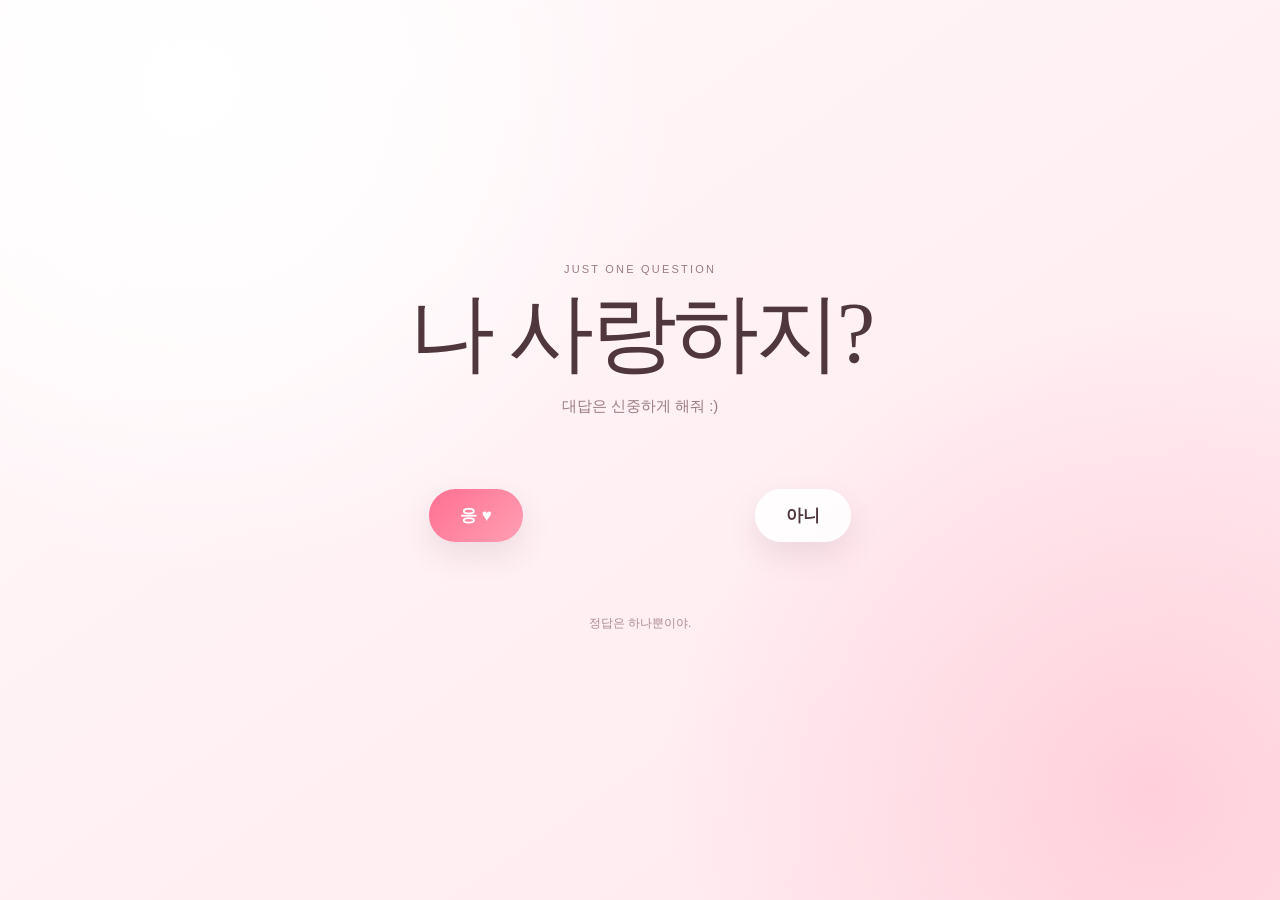
==== love-letter/index.html @ 49e03a28 "Publish love letter site" ====
<!doctype html>
<html lang="ko">
<head>
<meta charset="utf-8">
<meta name="viewport" content="width=device-width,initial-scale=1,viewport-fit=cover">
<meta name="theme-color" content="#fff5f7">
<title>너에게 ♥</title>
<style>
:root{--pink:#ff6f91;--pink2:#ff9fb3;--ink:#50363d;--muted:#9c7b84;--paper:#fffdf9}*{box-sizing:border-box;-webkit-tap-highlight-color:transparent}html,body{margin:0;width:100%;height:100%;overflow:hidden}body{font-family:-apple-system,BlinkMacSystemFont,"Apple SD Gothic Neo","Noto Sans KR",sans-serif;color:var(--ink);background:radial-gradient(circle at 15% 10%,#fff 0,rgba(255,255,255,.7) 18%,transparent 36%),radial-gradient(circle at 90% 88%,rgba(255,160,183,.35),transparent 35%),linear-gradient(145deg,#fff9fa,#ffe8ee)}button{font:inherit}.app{position:relative;width:100%;height:100dvh}.hearts{position:fixed;inset:0;overflow:hidden;pointer-events:none;z-index:-1}.fh{position:absolute;bottom:-50px;color:rgba(255,111,145,.18);animation:up linear infinite}@keyframes up{0%{transform:translateY(0) rotate(0);opacity:0}12%{opacity:1}100%{transform:translateY(-120vh) rotate(35deg);opacity:0}}.page{position:absolute;inset:0;padding:22px;display:flex;align-items:center;justify-content:center;opacity:0;pointer-events:none;transform:translateX(36px) scale(.985);transition:.55s ease}.page.active{opacity:1;pointer-events:auto;transform:none}.page.exit{opacity:0;transform:translateX(-36px) scale(.985)}.shell{width:min(920px,100%);max-height:88dvh;overflow:auto;padding:8px 6px 40px}.center{text-align:center}.eyebrow{font-size:11px;letter-spacing:.2em;color:var(--muted);margin-bottom:15px}h1,h2,h3{font-family:Georgia,"Times New Roman",serif;font-weight:500}h1{font-size:clamp(44px,11vw,86px);line-height:1.02;margin:0;letter-spacing:-.045em}h2{font-size:clamp(34px,7vw,58px);margin:0 0 10px;letter-spacing:-.035em}.sub{color:var(--muted);font-size:15px;line-height:1.75}.question{width:min(720px,100%);text-align:center}.zone{position:relative;width:min(470px,92vw);height:190px;margin:28px auto 0}.choice{position:absolute;top:42px;border:0;border-radius:999px;padding:15px 31px;font-weight:800;font-size:17px;cursor:pointer;box-shadow:0 13px 30px rgba(116,66,80,.12)}#yes{left:24px;background:linear-gradient(135deg,var(--pink),var(--pink2));color:#fff}#no{right:24px;background:rgba(255,255,255,.86);color:var(--ink);transition:.16s}.tease{position:absolute;bottom:5px;left:0;right:0;color:#ad8b94;font-size:12px}.card{width:min(730px,94vw);padding:clamp(34px,7vw,66px);border-radius:30px;background:rgba(255,255,255,.64);border:1px solid rgba(255,255,255,.82);backdrop-filter:blur(18px);box-shadow:0 26px 80px rgba(112,65,78,.15);text-align:center}.bigheart{font-size:54px;animation:beat 1.4s infinite;display:inline-block}@keyframes beat{50%{transform:scale(1.09)}}.card p{font-family:Georgia,"Nanum Myeongjo",serif;line-height:2;color:#72545c;font-size:clamp(17px,3.4vw,22px)}.grid{display:grid;grid-template-columns:repeat(2,1fr);gap:14px;margin-top:26px}.reason,.promise{background:rgba(255,255,255,.64);border:1px solid rgba(255,255,255,.82);border-radius:24px;padding:25px 22px;text-align:left;box-shadow:0 12px 35px rgba(112,65,78,.08)}.reason b{color:var(--pink);font-family:Georgia,serif;font-size:13px}.reason h3,.promise h3{font-size:22px;margin:8px 0}.reason p,.promise p{font-size:14px;line-height:1.7;color:#876a72;margin:0}.paper{position:relative;width:min(690px,94vw);height:min(74dvh,720px);overflow:auto;background:var(--paper);border-radius:12px;padding:clamp(30px,5.5vw,58px);box-shadow:0 26px 80px rgba(112,65,78,.16)}.paper:before{content:"";position:absolute;inset:16px;border:1px solid rgba(141,97,105,.12);border-radius:7px;pointer-events:none}.date{font-family:Georgia,serif;font-style:italic;color:#a4868d;font-size:14px;margin-bottom:18px}.letter{white-space:pre-wrap;font-family:Georgia,"Nanum Myeongjo",serif;line-height:2.05;font-size:clamp(16px,2.7vw,19px);color:#594249}.sig{text-align:right;margin-top:35px;font-family:Georgia,serif;font-style:italic;color:#8b6871}.music{position:fixed;left:50%;bottom:48px;transform:translateX(-50%);background:rgba(255,255,255,.9);border:1px solid rgba(255,111,145,.16);border-radius:999px;padding:9px 13px;box-shadow:0 8px 24px rgba(100,55,65,.10);font-size:12px;color:#896771;display:none;z-index:12}.music.show{display:block}.gallery{display:grid;grid-template-columns:repeat(3,1fr);gap:14px;margin-top:24px}.photo{aspect-ratio:4/5;border-radius:20px;overflow:hidden;background:rgba(255,255,255,.56);border:1px dashed rgba(142,90,102,.28);box-shadow:0 13px 35px rgba(110,67,78,.08);display:flex;align-items:center;justify-content:center;color:#ad8d95;font-size:13px;line-height:1.5}.photo:nth-child(2n){margin-top:20px}.photo span{text-align:center}.photo b{display:block;font-family:Georgia,serif;font-size:30px;color:#d98ea0;font-weight:400}.promises{display:grid;grid-template-columns:repeat(3,1fr);gap:14px;margin-top:26px}.promise{min-height:205px;display:flex;flex-direction:column;justify-content:space-between}.ico{font-size:30px}.finalq{font-family:Georgia,"Nanum Myeongjo",serif;font-size:clamp(31px,7vw,58px);line-height:1.3;margin:10px 0 26px}.finalbtn{border:0;border-radius:999px;padding:15px 30px;background:linear-gradient(135deg,var(--pink),var(--pink2));color:#fff;font-weight:800;font-size:17px;box-shadow:0 14px 34px rgba(255,111,145,.28)}.finalmsg{max-height:0;overflow:hidden;opacity:0;transition:.7s ease;margin-top:0;font-family:Georgia,"Nanum Myeongjo",serif;color:#76555e;line-height:1.9;font-size:18px}.finalmsg.show{max-height:260px;opacity:1;margin-top:28px}.share{display:none;margin:20px auto 0;border:1px solid rgba(255,111,145,.25);background:rgba(255,255,255,.74);color:#875f6a;border-radius:999px;padding:11px 17px;font-weight:700}.share.show{display:inline-block}.next{position:fixed;right:18px;top:50%;transform:translateY(-50%) scale(.88);width:58px;height:58px;border-radius:50%;border:1px solid rgba(255,111,145,.24);background:rgba(255,255,255,.72);backdrop-filter:blur(14px);color:var(--pink);font-size:26px;display:grid;place-items:center;box-shadow:0 12px 38px rgba(112,65,78,.15);opacity:0;pointer-events:none;transition:.35s;z-index:20}.next.show{opacity:1;pointer-events:auto;transform:translateY(-50%) scale(1)}.back{position:fixed;left:14px;top:18px;border:0;background:transparent;color:#af8a94;font-size:13px;opacity:0;pointer-events:none;z-index:20}.back.show{opacity:.9;pointer-events:auto}.progress{position:fixed;left:50%;bottom:max(14px,env(safe-area-inset-bottom));transform:translateX(-50%);display:flex;gap:7px;z-index:20;opacity:0}.progress.show{opacity:1}.dot{width:6px;height:6px;border-radius:50%;background:rgba(123,87,96,.18);transition:.3s}.dot.on{width:20px;border-radius:99px;background:rgba(255,111,145,.75)}.spotify{position:fixed;width:1px;height:1px;overflow:hidden;left:-9999px;top:-9999px}.burst{position:fixed;left:50%;top:50%;pointer-events:none;z-index:80}.burst i{position:absolute;font-style:normal;font-size:18px;animation:burst .9s ease-out forwards}@keyframes burst{to{transform:translate(var(--x),var(--y)) rotate(var(--rot));opacity:0}}#owner{display:none;position:fixed;left:12px;bottom:12px;z-index:99;width:min(410px,calc(100vw - 24px));max-height:70dvh;overflow:auto;padding:16px;background:rgba(48,34,39,.95);color:#fff;border-radius:17px}#owner.show{display:block}#owner label{display:block;font-size:11px;opacity:.7;margin:10px 0 5px}#owner input,#owner textarea{width:100%;border:0;border-radius:9px;padding:9px 10px;background:rgba(255,255,255,.11);color:#fff}#owner textarea{min-height:120px}.ownerbtn{display:none;position:fixed;left:12px;bottom:12px;z-index:98;border:0;border-radius:999px;padding:9px 12px;background:#36272c;color:#fff;font-size:11px}.owner-mode .ownerbtn{display:block}@media(max-width:700px){.grid{grid-template-columns:1fr}.gallery{grid-template-columns:repeat(2,1fr)}.promises{grid-template-columns:1fr}.promise{min-height:auto}.next{right:12px;width:52px;height:52px}.page{padding:18px}.photo:nth-child(2n){margin-top:10px}}
</style>
</head>
<body>
<div class="app">
<div class="hearts" id="hearts"></div>
<section class="page active" id="p1"><div class="question"><div class="eyebrow">JUST ONE QUESTION</div><h1>나 사랑하지?</h1><p class="sub">대답은 신중하게 해줘 :)</p><div class="zone" id="zone"><button class="choice" id="yes">응 ♥</button><button class="choice" id="no">아니</button><div class="tease" id="tease">정답은 하나뿐이야.</div></div></div></section>
<section class="page"><div class="card"><div class="bigheart">♥</div><div class="eyebrow">I KNEW IT</div><h2>역시 내 여자친구.</h2><p>사실 이 페이지를 만든 건<br>정답을 확인하려고 한 게 아니라,<br><b>너한테 하고 싶은 말이 있어서야.</b></p></div></section>
<section class="page"><div class="shell center"><div class="eyebrow">WHY I LOVE YOU</div><h2>내가 너를 좋아하는 이유.</h2><p class="sub">다 적으려면 너무 길어질 것 같아서, 일단 몇 개만.</p><div class="grid"><div class="reason"><b>01</b><h3>평범한 하루도 특별해져서</h3><p>별일 없는 날도 너랑 이야기하고 웃고 있으면 괜히 좋은 날이 돼.</p></div><div class="reason"><b>02</b><h3>네 웃는 모습이 좋아서</h3><p>네가 웃으면 나도 따라 웃게 돼. 오래오래 많이 웃게 해주고 싶어.</p></div><div class="reason"><b>03</b><h3>내가 나답게 있을 수 있어서</h3><p>잘 보이려고 애쓰는 순간보다 그냥 편하게 함께 있는 순간이 더 좋아.</p></div><div class="reason"><b>04</b><h3>결국, 너라서</h3><p>이유를 하나씩 붙여도 마지막 답은 똑같더라. 그냥 네가 너라서 좋아.</p></div></div></div></section>
<section class="page"><article class="paper"><div class="date">for you, always.</div><h2>너에게.</h2><div class="letter" id="letter">여기에 내가 너에게 꼭 하고 싶은 편지가 들어갈 거야.

조금만 기다려줘.
이 공간은 내가 직접 쓴 말들로 채울 거니까.

그리고 이 편지를 읽는 동안,
우리 둘만의 노래가 같이 흐르게 만들었어.</div><div class="sig" id="sig">— from me</div></article></section>
<section class="page"><div class="shell center"><div class="eyebrow">OUR MOMENTS</div><h2>우리가 함께한 순간들.</h2><p class="sub">여기엔 우리 사진들을 하나씩 채울 거야.</p><div class="gallery"><div class="photo"><span><b>01</b>우리 사진</span></div><div class="photo"><span><b>02</b>우리 사진</span></div><div class="photo"><span><b>03</b>우리 사진</span></div><div class="photo"><span><b>04</b>우리 사진</span></div><div class="photo"><span><b>05</b>우리 사진</span></div><div class="photo"><span><b>06</b>우리 사진</span></div></div></div></section>
<section class="page"><div class="shell center"><div class="eyebrow">FROM NOW ON</div><h2>앞으로도 같이.</h2><p class="sub">거창한 약속보다 이런 평범한 것들을 오래 같이 하고 싶어.</p><div class="promises"><div class="promise"><div class="ico">☕</div><div><h3>사소한 데이트</h3><p>맛있는 거 먹고, 카페 가고, 아무 계획 없이 걷는 날도 많이 만들기.</p></div></div><div class="promise"><div class="ico">📷</div><div><h3>우리 추억 더 만들기</h3><p>지금 사진칸이 부족해질 만큼 같이 웃을 순간을 더 많이 남기기.</p></div></div><div class="promise"><div class="ico">🤍</div><div><h3>서로의 편이 되기</h3><p>좋은 날엔 제일 크게 웃어주고, 힘든 날엔 조용히 옆에 있어주기.</p></div></div></div></div></section>
<section class="page"><div class="card"><div class="eyebrow">ONE MORE QUESTION</div><div class="finalq">앞으로도<br>내 옆에 있어줄래?</div><button class="finalbtn" id="finalYes">당연하지 ♥</button><div class="finalmsg" id="finalMsg">고마워.<br>지금까지의 우리도 좋지만,<br><b>앞으로의 우리가 더 기대돼.</b><br><br>사랑해. 많이.</div><button class="share" id="share">이 페이지 공유하기</button></div></section>
<button class="back" id="back">← 이전</button><button class="next" id="next">→</button><div class="progress" id="progress"></div><div class="music" id="music">♫ our song is playing</div><div class="spotify" id="spotify"></div>
<button class="ownerbtn" id="ownerbtn">owner settings</button><div id="owner"><b>🔒 Owner Settings</b><label>Spotify 링크</label><input id="sp" placeholder="https://open.spotify.com/track/..."><label>편지 내용</label><textarea id="lt"></textarea><label>서명</label><input id="sg" placeholder="— 너를 사랑하는 ○○가"><p style="font-size:10px;opacity:.65">주소 끝에 ?owner=1 을 붙였을 때만 보여.</p><button id="apply">적용</button><button id="close">닫기</button></div>
</div>
<script>
const CONFIG={spotify:"",letter:"",signature:"— from me"};const pages=[...document.querySelectorAll('.page')],yes=document.getElementById('yes'),no=document.getElementById('no'),zone=document.getElementById('zone'),tease=document.getElementById('tease'),next=document.getElementById('next'),back=document.getElementById('back'),progress=document.getElementById('progress');let page=1,loved=false,spotifyUrl=CONFIG.spotify,musicStarted=false;for(let i=0;i<18;i++){const h=document.createElement('div');h.className='fh';h.textContent=Math.random()>.45?'♥':'♡';h.style.left=Math.random()*100+'%';h.style.fontSize=12+Math.random()*18+'px';h.style.animationDuration=9+Math.random()*10+'s';h.style.animationDelay=-Math.random()*14+'s';document.getElementById('hearts').appendChild(h)}for(let i=0;i<pages.length;i++){const d=document.createElement('span');d.className='dot';progress.appendChild(d)}function nav(){[...progress.children].forEach((d,i)=>d.classList.toggle('on',i===page-1));progress.classList.toggle('show',page>1);back.classList.toggle('show',page>1);next.classList.toggle('show',page===1?loved:page<pages.length)}function moveNo(){const zr=zone.getBoundingClientRect(),br=no.getBoundingClientRect(),mx=Math.max(10,zr.width-br.width-10),my=Math.max(10,zr.height-br.height-10);no.style.right='auto';no.style.left=10+Math.random()*Math.max(1,mx-10)+'px';no.style.top=10+Math.random()*Math.max(1,my-10)+'px';const m=['어라? 😶','진짜…?','다시 생각해봐 👀','그 버튼 맞아?','도망간다 🏃','정답은 반대쪽인데? 😌'];tease.textContent=m[Math.floor(Math.random()*m.length)]}['mouseenter','pointerdown','touchstart'].forEach(e=>no.addEventListener(e,x=>{x.preventDefault();moveNo()},{passive:false}));no.onclick=e=>{e.preventDefault();moveNo()};function burst(n=24){const b=document.createElement('div');b.className='burst';document.body.appendChild(b);for(let i=0;i<n;i++){const x=document.createElement('i');x.textContent=i%3?'♥':'♡';x.style.setProperty('--x',(Math.random()*320-160)+'px');x.style.setProperty('--y',(Math.random()*300-170)+'px');x.style.setProperty('--rot',(Math.random()*260-130)+'deg');x.style.color='rgba(255,111,145,.9)';b.appendChild(x)}setTimeout(()=>b.remove(),1000)}function embed(u){if(!u)return'';try{const x=new URL(u);let p=x.pathname;if(p.startsWith('/embed/'))return u+(u.includes('?')?'&':'?')+'autoplay=1';if(p.startsWith('/'))p=p.slice(1);return'https://open.spotify.com/embed/'+p+'?autoplay=1'}catch(e){return''}}function startMusic(){if(musicStarted)return;const src=embed(spotifyUrl);if(!src)return;musicStarted=true;document.getElementById('spotify').innerHTML='<iframe src="'+src+'" allow="autoplay; clipboard-write; encrypted-media; fullscreen; picture-in-picture"></iframe>';document.getElementById('music').classList.add('show')}yes.onclick=()=>{loved=true;yes.textContent='나도 사랑해 ♥';tease.textContent='그럴 줄 알았어 :)';burst();startMusic();nav()};function show(n){if(n<1||n>pages.length||(page===1&&!loved&&n>1))return;const c=pages[page-1];c.classList.add('exit');c.classList.remove('active');setTimeout(()=>c.classList.remove('exit'),560);page=n;pages[page-1].classList.add('active');nav()}next.onclick=()=>show(page+1);back.onclick=()=>show(page-1);document.getElementById('finalYes').onclick=()=>{burst(36);document.getElementById('finalMsg').classList.add('show');document.getElementById('share').classList.add('show')};document.getElementById('share').onclick=async()=>{const d={title:'너에게 ♥',text:'너한테 보여주고 싶은 게 있어 ♥',url:location.href};try{if(navigator.share)await navigator.share(d);else{await navigator.clipboard.writeText(location.href);alert('링크를 복사했어 ♥')}}catch(e){}};if(CONFIG.letter)document.getElementById('letter').textContent=CONFIG.letter;if(CONFIG.signature)document.getElementById('sig').textContent=CONFIG.signature;const q=new URLSearchParams(location.search);if(q.get('owner')==='1'){document.body.classList.add('owner-mode');const owner=document.getElementById('owner'),sp=document.getElementById('sp'),lt=document.getElementById('lt'),sg=document.getElementById('sg');sp.value=CONFIG.spotify;lt.value=CONFIG.letter;sg.value=CONFIG.signature;document.getElementById('ownerbtn').onclick=()=>owner.classList.add('show');document.getElementById('close').onclick=()=>owner.classList.remove('show');document.getElementById('apply').onclick=()=>{spotifyUrl=sp.value.trim();if(lt.value.trim())document.getElementById('letter').textContent=lt.value;document.getElementById('sig').textContent=sg.value.trim()||'— from me';musicStarted=false;owner.classList.remove('show')}}nav();
</script>
</body></html>
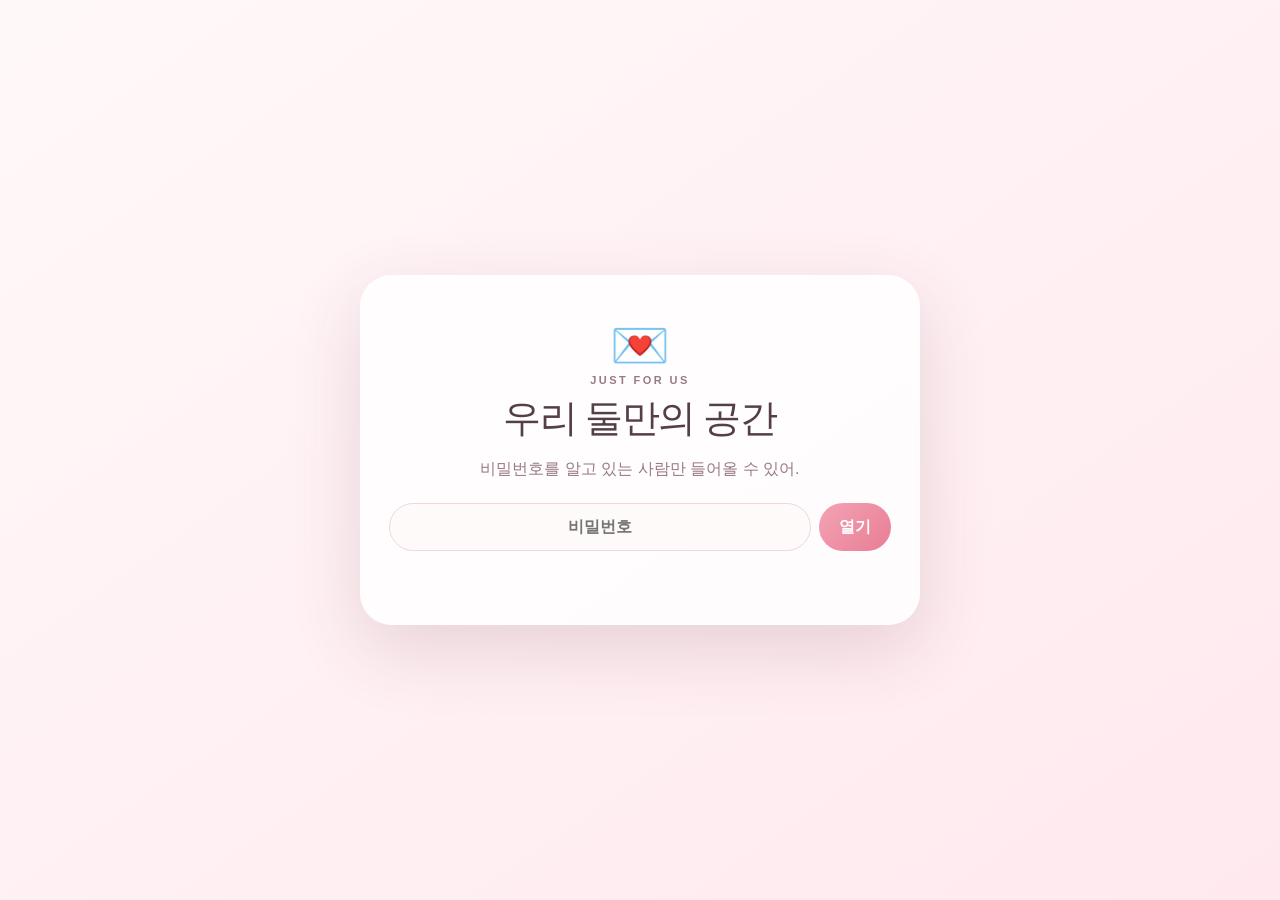
==== commit e8b3de04: "Update final love letter site" ====
--- a/love-letter/index.html
+++ b/love-letter/index.html
@@ -3,32 +3,80 @@
 <head>
 <meta charset="utf-8">
 <meta name="viewport" content="width=device-width,initial-scale=1,viewport-fit=cover">
-<meta name="theme-color" content="#fff5f7">
-<title>너에게 ♥</title>
+<meta name="theme-color" content="#fff2f5">
+<title>우리 둘만의 러브레터 💌</title>
 <style>
-:root{--pink:#ff6f91;--pink2:#ff9fb3;--ink:#50363d;--muted:#9c7b84;--paper:#fffdf9}*{box-sizing:border-box;-webkit-tap-highlight-color:transparent}html,body{margin:0;width:100%;height:100%;overflow:hidden}body{font-family:-apple-system,BlinkMacSystemFont,"Apple SD Gothic Neo","Noto Sans KR",sans-serif;color:var(--ink);background:radial-gradient(circle at 15% 10%,#fff 0,rgba(255,255,255,.7) 18%,transparent 36%),radial-gradient(circle at 90% 88%,rgba(255,160,183,.35),transparent 35%),linear-gradient(145deg,#fff9fa,#ffe8ee)}button{font:inherit}.app{position:relative;width:100%;height:100dvh}.hearts{position:fixed;inset:0;overflow:hidden;pointer-events:none;z-index:-1}.fh{position:absolute;bottom:-50px;color:rgba(255,111,145,.18);animation:up linear infinite}@keyframes up{0%{transform:translateY(0) rotate(0);opacity:0}12%{opacity:1}100%{transform:translateY(-120vh) rotate(35deg);opacity:0}}.page{position:absolute;inset:0;padding:22px;display:flex;align-items:center;justify-content:center;opacity:0;pointer-events:none;transform:translateX(36px) scale(.985);transition:.55s ease}.page.active{opacity:1;pointer-events:auto;transform:none}.page.exit{opacity:0;transform:translateX(-36px) scale(.985)}.shell{width:min(920px,100%);max-height:88dvh;overflow:auto;padding:8px 6px 40px}.center{text-align:center}.eyebrow{font-size:11px;letter-spacing:.2em;color:var(--muted);margin-bottom:15px}h1,h2,h3{font-family:Georgia,"Times New Roman",serif;font-weight:500}h1{font-size:clamp(44px,11vw,86px);line-height:1.02;margin:0;letter-spacing:-.045em}h2{font-size:clamp(34px,7vw,58px);margin:0 0 10px;letter-spacing:-.035em}.sub{color:var(--muted);font-size:15px;line-height:1.75}.question{width:min(720px,100%);text-align:center}.zone{position:relative;width:min(470px,92vw);height:190px;margin:28px auto 0}.choice{position:absolute;top:42px;border:0;border-radius:999px;padding:15px 31px;font-weight:800;font-size:17px;cursor:pointer;box-shadow:0 13px 30px rgba(116,66,80,.12)}#yes{left:24px;background:linear-gradient(135deg,var(--pink),var(--pink2));color:#fff}#no{right:24px;background:rgba(255,255,255,.86);color:var(--ink);transition:.16s}.tease{position:absolute;bottom:5px;left:0;right:0;color:#ad8b94;font-size:12px}.card{width:min(730px,94vw);padding:clamp(34px,7vw,66px);border-radius:30px;background:rgba(255,255,255,.64);border:1px solid rgba(255,255,255,.82);backdrop-filter:blur(18px);box-shadow:0 26px 80px rgba(112,65,78,.15);text-align:center}.bigheart{font-size:54px;animation:beat 1.4s infinite;display:inline-block}@keyframes beat{50%{transform:scale(1.09)}}.card p{font-family:Georgia,"Nanum Myeongjo",serif;line-height:2;color:#72545c;font-size:clamp(17px,3.4vw,22px)}.grid{display:grid;grid-template-columns:repeat(2,1fr);gap:14px;margin-top:26px}.reason,.promise{background:rgba(255,255,255,.64);border:1px solid rgba(255,255,255,.82);border-radius:24px;padding:25px 22px;text-align:left;box-shadow:0 12px 35px rgba(112,65,78,.08)}.reason b{color:var(--pink);font-family:Georgia,serif;font-size:13px}.reason h3,.promise h3{font-size:22px;margin:8px 0}.reason p,.promise p{font-size:14px;line-height:1.7;color:#876a72;margin:0}.paper{position:relative;width:min(690px,94vw);height:min(74dvh,720px);overflow:auto;background:var(--paper);border-radius:12px;padding:clamp(30px,5.5vw,58px);box-shadow:0 26px 80px rgba(112,65,78,.16)}.paper:before{content:"";position:absolute;inset:16px;border:1px solid rgba(141,97,105,.12);border-radius:7px;pointer-events:none}.date{font-family:Georgia,serif;font-style:italic;color:#a4868d;font-size:14px;margin-bottom:18px}.letter{white-space:pre-wrap;font-family:Georgia,"Nanum Myeongjo",serif;line-height:2.05;font-size:clamp(16px,2.7vw,19px);color:#594249}.sig{text-align:right;margin-top:35px;font-family:Georgia,serif;font-style:italic;color:#8b6871}.music{position:fixed;left:50%;bottom:48px;transform:translateX(-50%);background:rgba(255,255,255,.9);border:1px solid rgba(255,111,145,.16);border-radius:999px;padding:9px 13px;box-shadow:0 8px 24px rgba(100,55,65,.10);font-size:12px;color:#896771;display:none;z-index:12}.music.show{display:block}.gallery{display:grid;grid-template-columns:repeat(3,1fr);gap:14px;margin-top:24px}.photo{aspect-ratio:4/5;border-radius:20px;overflow:hidden;background:rgba(255,255,255,.56);border:1px dashed rgba(142,90,102,.28);box-shadow:0 13px 35px rgba(110,67,78,.08);display:flex;align-items:center;justify-content:center;color:#ad8d95;font-size:13px;line-height:1.5}.photo:nth-child(2n){margin-top:20px}.photo span{text-align:center}.photo b{display:block;font-family:Georgia,serif;font-size:30px;color:#d98ea0;font-weight:400}.promises{display:grid;grid-template-columns:repeat(3,1fr);gap:14px;margin-top:26px}.promise{min-height:205px;display:flex;flex-direction:column;justify-content:space-between}.ico{font-size:30px}.finalq{font-family:Georgia,"Nanum Myeongjo",serif;font-size:clamp(31px,7vw,58px);line-height:1.3;margin:10px 0 26px}.finalbtn{border:0;border-radius:999px;padding:15px 30px;background:linear-gradient(135deg,var(--pink),var(--pink2));color:#fff;font-weight:800;font-size:17px;box-shadow:0 14px 34px rgba(255,111,145,.28)}.finalmsg{max-height:0;overflow:hidden;opacity:0;transition:.7s ease;margin-top:0;font-family:Georgia,"Nanum Myeongjo",serif;color:#76555e;line-height:1.9;font-size:18px}.finalmsg.show{max-height:260px;opacity:1;margin-top:28px}.share{display:none;margin:20px auto 0;border:1px solid rgba(255,111,145,.25);background:rgba(255,255,255,.74);color:#875f6a;border-radius:999px;padding:11px 17px;font-weight:700}.share.show{display:inline-block}.next{position:fixed;right:18px;top:50%;transform:translateY(-50%) scale(.88);width:58px;height:58px;border-radius:50%;border:1px solid rgba(255,111,145,.24);background:rgba(255,255,255,.72);backdrop-filter:blur(14px);color:var(--pink);font-size:26px;display:grid;place-items:center;box-shadow:0 12px 38px rgba(112,65,78,.15);opacity:0;pointer-events:none;transition:.35s;z-index:20}.next.show{opacity:1;pointer-events:auto;transform:translateY(-50%) scale(1)}.back{position:fixed;left:14px;top:18px;border:0;background:transparent;color:#af8a94;font-size:13px;opacity:0;pointer-events:none;z-index:20}.back.show{opacity:.9;pointer-events:auto}.progress{position:fixed;left:50%;bottom:max(14px,env(safe-area-inset-bottom));transform:translateX(-50%);display:flex;gap:7px;z-index:20;opacity:0}.progress.show{opacity:1}.dot{width:6px;height:6px;border-radius:50%;background:rgba(123,87,96,.18);transition:.3s}.dot.on{width:20px;border-radius:99px;background:rgba(255,111,145,.75)}.spotify{position:fixed;width:1px;height:1px;overflow:hidden;left:-9999px;top:-9999px}.burst{position:fixed;left:50%;top:50%;pointer-events:none;z-index:80}.burst i{position:absolute;font-style:normal;font-size:18px;animation:burst .9s ease-out forwards}@keyframes burst{to{transform:translate(var(--x),var(--y)) rotate(var(--rot));opacity:0}}#owner{display:none;position:fixed;left:12px;bottom:12px;z-index:99;width:min(410px,calc(100vw - 24px));max-height:70dvh;overflow:auto;padding:16px;background:rgba(48,34,39,.95);color:#fff;border-radius:17px}#owner.show{display:block}#owner label{display:block;font-size:11px;opacity:.7;margin:10px 0 5px}#owner input,#owner textarea{width:100%;border:0;border-radius:9px;padding:9px 10px;background:rgba(255,255,255,.11);color:#fff}#owner textarea{min-height:120px}.ownerbtn{display:none;position:fixed;left:12px;bottom:12px;z-index:98;border:0;border-radius:999px;padding:9px 12px;background:#36272c;color:#fff;font-size:11px}.owner-mode .ownerbtn{display:block}@media(max-width:700px){.grid{grid-template-columns:1fr}.gallery{grid-template-columns:repeat(2,1fr)}.promises{grid-template-columns:1fr}.promise{min-height:auto}.next{right:12px;width:52px;height:52px}.page{padding:18px}.photo:nth-child(2n){margin-top:10px}}
+:root{--rose:#e97d94;--rose2:#f3a3b5;--ink:#553f46;--muted:#987a82;--paper:#fffdfb;--shadow:0 24px 70px rgba(105,57,70,.16)}
+*{box-sizing:border-box}html,body{margin:0;width:100%;height:100%;overflow:hidden}body{font-family:-apple-system,BlinkMacSystemFont,"Apple SD Gothic Neo","Noto Sans KR",sans-serif;color:var(--ink);background:#fff7f8}button,input{font:inherit}button{cursor:pointer;-webkit-tap-highlight-color:transparent;touch-action:manipulation}
+body:before{content:"";position:fixed;inset:-20%;background:radial-gradient(circle at 15% 14%,rgba(255,255,255,.95),transparent 24%),radial-gradient(circle at 86% 18%,rgba(255,204,215,.55),transparent 28%),radial-gradient(circle at 55% 90%,rgba(246,218,193,.35),transparent 31%),linear-gradient(145deg,#fff9fa,#ffe8ee);filter:blur(7px);z-index:-3}
+.bg-hearts{position:fixed;inset:0;overflow:hidden;pointer-events:none;z-index:-2}.float{position:absolute;bottom:-50px;color:rgba(227,116,139,.16);animation:rise linear forwards}@keyframes rise{to{transform:translateY(-120vh) rotate(35deg);opacity:0}}
+.lock{position:fixed;inset:0;z-index:100;display:grid;place-items:center;padding:20px;background:linear-gradient(145deg,#fff8f9,#ffe9ee);transition:.4s}.lock.hide{opacity:0;visibility:hidden;pointer-events:none}.lock-card,.glass,.final-card{width:min(92vw,560px);background:rgba(255,255,255,.82);border:1px solid rgba(255,255,255,.96);box-shadow:var(--shadow);border-radius:32px;text-align:center}.lock-card{padding:42px 28px}.lock-heart{font-size:48px}.lock h2{font-family:Georgia,"Times New Roman",serif;font-size:38px;font-weight:500;margin:10px 0 8px}.muted{color:var(--muted);line-height:1.75}.code{display:flex;gap:8px;margin-top:20px}.code input{flex:1;min-width:0;padding:14px 17px;text-align:center;border-radius:999px;border:1px solid #efd7dc;background:#fffafa;outline:none;font-weight:800;color:var(--ink)}.code button{border:0;border-radius:999px;padding:0 20px;background:linear-gradient(135deg,var(--rose2),var(--rose));color:#fff;font-weight:900}.code-msg{height:21px;margin-top:10px;font-size:13px;color:#b15468;font-weight:800}
+.app{position:relative;width:100%;height:100dvh}.page{position:absolute;inset:0;display:grid;place-items:center;padding:25px 18px 70px;opacity:0;visibility:hidden;pointer-events:none;transform:translateX(26px) scale(.985);transition:.48s ease}.page.active{opacity:1;visibility:visible;pointer-events:auto;transform:none}.wrap{width:min(92vw,900px);max-height:83dvh;overflow:auto;padding:8px 6px 70px;-webkit-overflow-scrolling:touch}.center{text-align:center}.eyebrow{font-size:11px;letter-spacing:.22em;font-weight:900;color:var(--muted);margin-bottom:12px}h1,h2,h3{font-family:Georgia,"Times New Roman",serif;font-weight:500;letter-spacing:-.035em}h1{font-size:clamp(44px,11vw,78px);line-height:1.03;margin:0 0 16px}h2{font-size:clamp(34px,8vw,56px);line-height:1.08;margin:0 0 14px}.sub{color:var(--muted);font-size:15px;line-height:1.8}
+.glass{padding:48px 28px;position:relative;overflow:hidden}.glass:after{content:"♡";position:absolute;right:18px;top:-12px;font:92px Georgia,serif;color:rgba(226,116,138,.12);transform:rotate(12deg)}.tiny-heart{font-size:34px;animation:beat 1.6s infinite}@keyframes beat{50%{transform:scale(1.14)}}.answer-zone{position:relative;width:min(440px,100%);height:145px;margin:28px auto 0}.answer{position:absolute;top:22px;height:56px;border:0;border-radius:999px;padding:0 31px;font-size:17px;font-weight:900}.yes{left:calc(50% - 132px);background:linear-gradient(135deg,var(--rose2),var(--rose));color:white;box-shadow:0 12px 30px rgba(220,101,126,.28)}.no{left:calc(50% + 14px);background:white;color:#82616a;border:1px solid #f0dce1;box-shadow:0 9px 25px rgba(87,53,62,.08);transition:left .12s,top .12s}.love-note{opacity:0;color:#b45a6c;font-weight:900;transition:.3s}.love-note.show{opacity:1}
+.next,.back{position:fixed;top:50%;z-index:30;border:1px solid rgba(255,255,255,.95);background:rgba(255,255,255,.88);box-shadow:0 12px 34px rgba(91,53,63,.15);color:#a15e6d;border-radius:50%;display:grid;place-items:center;opacity:0;visibility:hidden;pointer-events:none;transition:.28s}.next{right:max(13px,4vw);width:58px;height:58px;font-size:27px;transform:translateY(-50%) scale(.8)}.back{left:max(13px,4vw);width:48px;height:48px;font-size:21px;transform:translateY(-50%)}.next.show,.back.show{opacity:1;visibility:visible;pointer-events:auto}.next.show{transform:translateY(-50%) scale(1)}
+.paper{width:min(92vw,710px);height:min(77dvh,700px);overflow:auto;background:var(--paper);border:1px solid white;border-radius:26px;padding:42px clamp(26px,6vw,58px) 60px;box-shadow:var(--shadow);position:relative}.paper:before{content:"";position:absolute;inset:16px;border:1px solid rgba(200,115,132,.13);border-radius:18px;pointer-events:none}.date{font:italic 14px Georgia,serif;color:#a18289}.letter{white-space:pre-line;font-family:"AppleMyungjo","Nanum Myeongjo",Georgia,serif;font-size:clamp(16px,3.2vw,19px);line-height:2.05;color:#574047;position:relative}.sig{text-align:right;margin-top:32px;color:#a15d6b;font-weight:900}.music-info{margin-top:22px;text-align:center;font-size:12px;color:#98737c}
+.gallery{display:grid;grid-template-columns:repeat(2,minmax(0,1fr));gap:20px;margin-top:25px}.polaroid{background:#fff;padding:11px 11px 43px;border-radius:10px;box-shadow:0 16px 38px rgba(79,50,58,.13);position:relative}.polaroid:nth-child(1){transform:rotate(-1.5deg)}.polaroid:nth-child(2){transform:rotate(1.7deg)}.polaroid:nth-child(3){transform:rotate(1deg)}.polaroid:nth-child(4){transform:rotate(-1.7deg)}.photo{aspect-ratio:4/3;display:grid;place-items:center;position:relative;overflow:hidden;border-radius:6px;background:linear-gradient(135deg,#ffe7ec,#fff3e9);color:#a37d86;cursor:pointer}.photo img{position:absolute;inset:0;width:100%;height:100%;object-fit:cover;display:none}.photo.has img{display:block}.photo.has .placeholder{display:none}.placeholder{text-align:center;font-size:13px;line-height:1.65}.placeholder b{display:block;font:30px Georgia,serif;color:#d78a9b}.caption{position:absolute;left:0;right:0;bottom:12px;text-align:center;font:14px Georgia,"AppleMyungjo",serif;color:#76545d}.gallery-note{margin-top:24px;text-align:center;color:#98747d;font-size:12px;line-height:1.7}
+.reasons{display:grid;grid-template-columns:repeat(2,minmax(0,1fr));gap:15px;margin-top:25px}.reason{padding:25px 20px;min-height:180px;border-radius:25px;background:rgba(255,255,255,.78);border:1px solid white;box-shadow:0 13px 34px rgba(85,52,61,.09);text-align:left}.reason i{font-style:normal;font-size:30px}.reason h3{font-size:22px;margin:11px 0 7px}.reason p{font-size:14px;line-height:1.75;color:#866a72;margin:0}.promise{width:min(92vw,680px);padding:42px 30px;border-radius:30px;background:rgba(255,253,252,.93);border:1px solid white;box-shadow:var(--shadow);text-align:center}.promise-list{display:grid;gap:11px;margin:25px auto 0;max-width:520px;text-align:left}.promise-item{padding:14px 16px;border-radius:17px;background:#fff0f3;line-height:1.65;color:#694c53}.promise-item b{color:#d76f84}.secret{margin-top:20px;border:1px dashed #e7b3bf;border-radius:17px;padding:14px 16px;color:#98636e;background:rgba(255,255,255,.55);font-family:Georgia,"AppleMyungjo",serif}.final-card{padding:50px 30px}.big-heart{font-size:65px;animation:beat 1.7s infinite}.final-pill{display:inline-block;margin-top:18px;padding:13px 20px;border-radius:999px;background:#fff0f3;color:#a65364;font-weight:900}.share-btn{margin-top:14px;border:1px solid #efd1d8;background:#fff;color:#9e5b6b;border-radius:999px;padding:12px 18px;font-weight:900}
+.progress{position:fixed;z-index:35;left:50%;bottom:max(13px,env(safe-area-inset-bottom));transform:translateX(-50%);display:flex;gap:7px;padding:9px 12px;border-radius:999px;background:rgba(255,255,255,.72);box-shadow:0 8px 24px rgba(84,55,62,.09)}.dot{width:7px;height:7px;border-radius:50%;background:#dcc0c6;transition:.25s}.dot.on{width:19px;border-radius:99px;background:#de7a8d}
+.spotify{position:fixed;z-index:32;left:50%;bottom:47px;width:min(92vw,390px);height:82px;transform:translate(-50%,18px);opacity:0;visibility:hidden;pointer-events:none;transition:.35s}.spotify.show{transform:translate(-50%,0);opacity:1;visibility:visible;pointer-events:auto}.spotify iframe{width:100%;height:82px;border:0;border-radius:14px;box-shadow:0 12px 31px rgba(53,38,43,.18)}
+.burst{position:fixed;z-index:90;left:50%;top:50%;pointer-events:none}.burst span{position:absolute;animation:pop .9s ease-out forwards;color:#e77b91}@keyframes pop{to{transform:translate(var(--x),var(--y)) rotate(var(--r));opacity:0}}
+input[type=file]{display:none}@media(max-width:650px){.page{padding-left:14px;padding-right:14px}.gallery,.reasons{grid-template-columns:1fr}.polaroid:nth-child(n){transform:none}.answer-zone{height:165px}.next{width:52px;height:52px}.paper{height:78dvh}}
 </style>
 </head>
 <body>
+<div class="bg-hearts" id="hearts"></div>
+<div class="lock" id="lock"><div class="lock-card"><div class="lock-heart">💌</div><div class="eyebrow">JUST FOR US</div><h2>우리 둘만의 공간</h2><p class="muted">비밀번호를 알고 있는 사람만 들어올 수 있어.</p><div class="code"><input id="code" type="password" placeholder="비밀번호"><button id="enter">열기</button></div><div class="code-msg" id="codeMsg"></div></div></div>
 <div class="app">
-<div class="hearts" id="hearts"></div>
-<section class="page active" id="p1"><div class="question"><div class="eyebrow">JUST ONE QUESTION</div><h1>나 사랑하지?</h1><p class="sub">대답은 신중하게 해줘 :)</p><div class="zone" id="zone"><button class="choice" id="yes">응 ♥</button><button class="choice" id="no">아니</button><div class="tease" id="tease">정답은 하나뿐이야.</div></div></div></section>
-<section class="page"><div class="card"><div class="bigheart">♥</div><div class="eyebrow">I KNEW IT</div><h2>역시 내 여자친구.</h2><p>사실 이 페이지를 만든 건<br>정답을 확인하려고 한 게 아니라,<br><b>너한테 하고 싶은 말이 있어서야.</b></p></div></section>
-<section class="page"><div class="shell center"><div class="eyebrow">WHY I LOVE YOU</div><h2>내가 너를 좋아하는 이유.</h2><p class="sub">다 적으려면 너무 길어질 것 같아서, 일단 몇 개만.</p><div class="grid"><div class="reason"><b>01</b><h3>평범한 하루도 특별해져서</h3><p>별일 없는 날도 너랑 이야기하고 웃고 있으면 괜히 좋은 날이 돼.</p></div><div class="reason"><b>02</b><h3>네 웃는 모습이 좋아서</h3><p>네가 웃으면 나도 따라 웃게 돼. 오래오래 많이 웃게 해주고 싶어.</p></div><div class="reason"><b>03</b><h3>내가 나답게 있을 수 있어서</h3><p>잘 보이려고 애쓰는 순간보다 그냥 편하게 함께 있는 순간이 더 좋아.</p></div><div class="reason"><b>04</b><h3>결국, 너라서</h3><p>이유를 하나씩 붙여도 마지막 답은 똑같더라. 그냥 네가 너라서 좋아.</p></div></div></div></section>
-<section class="page"><article class="paper"><div class="date">for you, always.</div><h2>너에게.</h2><div class="letter" id="letter">여기에 내가 너에게 꼭 하고 싶은 편지가 들어갈 거야.
+<section class="page active"><div class="glass"><div class="tiny-heart">♡</div><div class="eyebrow">ONE LITTLE QUESTION</div><h1>나 사랑해?</h1><p class="sub">대답은 신중하게 해줘 :)</p><div class="answer-zone" id="zone"><button class="answer yes" id="yes">응 💕</button><button class="answer no" id="no">아니</button></div><div class="love-note" id="loveNote">그럴 줄 알았어. 나도 많이 사랑해 💗</div></div></section>
+<section class="page"><article class="paper"><div class="date">for you, always.</div><h2>사랑하는 너에게.</h2><div class="letter">이걸 보고 있을 너에게.
 
-조금만 기다려줘.
-이 공간은 내가 직접 쓴 말들로 채울 거니까.
+평소에는 괜히 부끄러워서 다 말하지 못했던 것들을 이렇게라도 전하고 싶었어.
 
-그리고 이 편지를 읽는 동안,
-우리 둘만의 노래가 같이 흐르게 만들었어.</div><div class="sig" id="sig">— from me</div></article></section>
-<section class="page"><div class="shell center"><div class="eyebrow">OUR MOMENTS</div><h2>우리가 함께한 순간들.</h2><p class="sub">여기엔 우리 사진들을 하나씩 채울 거야.</p><div class="gallery"><div class="photo"><span><b>01</b>우리 사진</span></div><div class="photo"><span><b>02</b>우리 사진</span></div><div class="photo"><span><b>03</b>우리 사진</span></div><div class="photo"><span><b>04</b>우리 사진</span></div><div class="photo"><span><b>05</b>우리 사진</span></div><div class="photo"><span><b>06</b>우리 사진</span></div></div></div></section>
-<section class="page"><div class="shell center"><div class="eyebrow">FROM NOW ON</div><h2>앞으로도 같이.</h2><p class="sub">거창한 약속보다 이런 평범한 것들을 오래 같이 하고 싶어.</p><div class="promises"><div class="promise"><div class="ico">☕</div><div><h3>사소한 데이트</h3><p>맛있는 거 먹고, 카페 가고, 아무 계획 없이 걷는 날도 많이 만들기.</p></div></div><div class="promise"><div class="ico">📷</div><div><h3>우리 추억 더 만들기</h3><p>지금 사진칸이 부족해질 만큼 같이 웃을 순간을 더 많이 남기기.</p></div></div><div class="promise"><div class="ico">🤍</div><div><h3>서로의 편이 되기</h3><p>좋은 날엔 제일 크게 웃어주고, 힘든 날엔 조용히 옆에 있어주기.</p></div></div></div></div></section>
-<section class="page"><div class="card"><div class="eyebrow">ONE MORE QUESTION</div><div class="finalq">앞으로도<br>내 옆에 있어줄래?</div><button class="finalbtn" id="finalYes">당연하지 ♥</button><div class="finalmsg" id="finalMsg">고마워.<br>지금까지의 우리도 좋지만,<br><b>앞으로의 우리가 더 기대돼.</b><br><br>사랑해. 많이.</div><button class="share" id="share">이 페이지 공유하기</button></div></section>
-<button class="back" id="back">← 이전</button><button class="next" id="next">→</button><div class="progress" id="progress"></div><div class="music" id="music">♫ our song is playing</div><div class="spotify" id="spotify"></div>
-<button class="ownerbtn" id="ownerbtn">owner settings</button><div id="owner"><b>🔒 Owner Settings</b><label>Spotify 링크</label><input id="sp" placeholder="https://open.spotify.com/track/..."><label>편지 내용</label><textarea id="lt"></textarea><label>서명</label><input id="sg" placeholder="— 너를 사랑하는 ○○가"><p style="font-size:10px;opacity:.65">주소 끝에 ?owner=1 을 붙였을 때만 보여.</p><button id="apply">적용</button><button id="close">닫기</button></div>
+너를 만나고 나서 평범한 하루에도 기다려지는 순간이 생겼고, 별거 아닌 이야기도 너랑 하면 특별해졌어.
+
+우리가 늘 완벽할 수는 없겠지만 좋은 날에는 제일 크게 같이 웃고, 힘든 날에는 서로의 편이 되어주는 사람이었으면 좋겠어.
+
+지금까지 함께한 시간도 소중하지만 나는 앞으로 우리가 만들 추억들이 더 기대돼.
+
+내 곁에 있어줘서 고맙고, 앞으로도 오래오래 잘 부탁해.
+
+사랑해. 많이.</div><div class="sig">— 너를 많이 사랑하는 내가 💗</div><div class="music-info">첫 화살표를 누른 순간부터 우리 노래가 재생되도록 시도하고 있어 🎵</div></article></section>
+<section class="page"><div class="wrap center"><div class="eyebrow">OUR MOMENTS</div><h2>우리의 예쁜 순간들.</h2><p class="sub">사진 칸을 누르면 휴대폰 갤러리에서 바로 고를 수 있어.<br>선택한 사진은 이 기기에 저장돼서 다시 열어도 남아 있어.</p><div class="gallery">
+<div class="polaroid"><div class="photo" data-pick="1"><img id="img1" alt="우리 사진 1"><div class="placeholder"><b>01</b>터치해서 사진 넣기 📷</div></div><div class="caption">우리의 첫 번째 순간</div></div>
+<div class="polaroid"><div class="photo" data-pick="2"><img id="img2" alt="우리 사진 2"><div class="placeholder"><b>02</b>터치해서 사진 넣기 📷</div></div><div class="caption">함께라서 좋았던 날</div></div>
+<div class="polaroid"><div class="photo" data-pick="3"><img id="img3" alt="우리 사진 3"><div class="placeholder"><b>03</b>터치해서 사진 넣기 📷</div></div><div class="caption">많이 웃었던 순간</div></div>
+<div class="polaroid"><div class="photo" data-pick="4"><img id="img4" alt="우리 사진 4"><div class="placeholder"><b>04</b>터치해서 사진 넣기 📷</div></div><div class="caption">앞으로 더 채워갈 추억</div></div>
+</div><p class="gallery-note">※ 사진은 서버에 업로드되지 않고 현재 기기의 브라우저에만 저장돼.</p></div></section>
+<section class="page"><div class="wrap center"><div class="eyebrow">WHY I LOVE YOU</div><h2>내가 너를 좋아하는 이유.</h2><p class="sub">다 쓰려면 끝이 없을 것 같아서, 몇 가지만.</p><div class="reasons"><div class="reason"><i>🌷</i><h3>너라서</h3><p>무슨 이유를 붙여도 결국 마지막 답은 같더라. 그냥 네가 너라서 좋아.</p></div><div class="reason"><i>☺️</i><h3>네 웃는 모습</h3><p>네가 웃으면 나도 따라 웃게 돼. 오래오래 많이 웃게 해주고 싶어.</p></div><div class="reason"><i>✨</i><h3>평범한 하루까지</h3><p>별일 없는 날도 너와 이야기하면 괜히 좋은 날이 되는 게 신기해.</p></div><div class="reason"><i>🤍</i><h3>편안한 우리</h3><p>잘 보이려고 애쓰는 순간보다 그냥 편하게 같이 있는 시간이 더 좋아.</p></div></div></div></section>
+<section class="page"><div class="promise"><div class="eyebrow">A LITTLE PROMISE</div><h2>앞으로도 같이.</h2><p class="sub">거창한 약속보다 이런 평범한 것들을 오래 함께하고 싶어.</p><div class="promise-list"><div class="promise-item"><b>01.</b>&nbsp; 맛있는 거 먹고 아무 계획 없이 걷는 데이트도 많이 하기.</div><div class="promise-item"><b>02.</b>&nbsp; 좋은 날엔 누구보다 크게 웃어주고, 힘든 날엔 조용히 옆에 있기.</div><div class="promise-item"><b>03.</b>&nbsp; 사진 칸이 모자랄 만큼 새로운 추억을 계속 만들기.</div></div><div class="secret">“지금의 우리도 좋지만, 앞으로의 우리가 더 기대돼.”</div></div></section>
+<section class="page"><div class="final-card"><div class="big-heart">💗</div><div class="eyebrow">ONE LAST THING</div><h2>앞으로도<br>내 옆에 있어줄래?</h2><p class="sub">나는 오래오래 네 편이고 싶어.</p><div class="final-pill">사랑해, 많이.</div><br><button class="share-btn" id="share">이 러브레터 공유하기 💌</button></div></section>
+<button class="back" id="back" aria-label="이전">←</button><button class="next" id="next" aria-label="다음">→</button><div class="progress" id="progress"></div><div class="spotify" id="spotify"><iframe id="spotifyFrame" title="Spotify player" allow="autoplay; clipboard-write; encrypted-media; fullscreen; picture-in-picture"></iframe></div>
+<input type="file" accept="image/*" id="file1"><input type="file" accept="image/*" id="file2"><input type="file" accept="image/*" id="file3"><input type="file" accept="image/*" id="file4">
 </div>
 <script>
-const CONFIG={spotify:"",letter:"",signature:"— from me"};const pages=[...document.querySelectorAll('.page')],yes=document.getElementById('yes'),no=document.getElementById('no'),zone=document.getElementById('zone'),tease=document.getElementById('tease'),next=document.getElementById('next'),back=document.getElementById('back'),progress=document.getElementById('progress');let page=1,loved=false,spotifyUrl=CONFIG.spotify,musicStarted=false;for(let i=0;i<18;i++){const h=document.createElement('div');h.className='fh';h.textContent=Math.random()>.45?'♥':'♡';h.style.left=Math.random()*100+'%';h.style.fontSize=12+Math.random()*18+'px';h.style.animationDuration=9+Math.random()*10+'s';h.style.animationDelay=-Math.random()*14+'s';document.getElementById('hearts').appendChild(h)}for(let i=0;i<pages.length;i++){const d=document.createElement('span');d.className='dot';progress.appendChild(d)}function nav(){[...progress.children].forEach((d,i)=>d.classList.toggle('on',i===page-1));progress.classList.toggle('show',page>1);back.classList.toggle('show',page>1);next.classList.toggle('show',page===1?loved:page<pages.length)}function moveNo(){const zr=zone.getBoundingClientRect(),br=no.getBoundingClientRect(),mx=Math.max(10,zr.width-br.width-10),my=Math.max(10,zr.height-br.height-10);no.style.right='auto';no.style.left=10+Math.random()*Math.max(1,mx-10)+'px';no.style.top=10+Math.random()*Math.max(1,my-10)+'px';const m=['어라? 😶','진짜…?','다시 생각해봐 👀','그 버튼 맞아?','도망간다 🏃','정답은 반대쪽인데? 😌'];tease.textContent=m[Math.floor(Math.random()*m.length)]}['mouseenter','pointerdown','touchstart'].forEach(e=>no.addEventListener(e,x=>{x.preventDefault();moveNo()},{passive:false}));no.onclick=e=>{e.preventDefault();moveNo()};function burst(n=24){const b=document.createElement('div');b.className='burst';document.body.appendChild(b);for(let i=0;i<n;i++){const x=document.createElement('i');x.textContent=i%3?'♥':'♡';x.style.setProperty('--x',(Math.random()*320-160)+'px');x.style.setProperty('--y',(Math.random()*300-170)+'px');x.style.setProperty('--rot',(Math.random()*260-130)+'deg');x.style.color='rgba(255,111,145,.9)';b.appendChild(x)}setTimeout(()=>b.remove(),1000)}function embed(u){if(!u)return'';try{const x=new URL(u);let p=x.pathname;if(p.startsWith('/embed/'))return u+(u.includes('?')?'&':'?')+'autoplay=1';if(p.startsWith('/'))p=p.slice(1);return'https://open.spotify.com/embed/'+p+'?autoplay=1'}catch(e){return''}}function startMusic(){if(musicStarted)return;const src=embed(spotifyUrl);if(!src)return;musicStarted=true;document.getElementById('spotify').innerHTML='<iframe src="'+src+'" allow="autoplay; clipboard-write; encrypted-media; fullscreen; picture-in-picture"></iframe>';document.getElementById('music').classList.add('show')}yes.onclick=()=>{loved=true;yes.textContent='나도 사랑해 ♥';tease.textContent='그럴 줄 알았어 :)';burst();startMusic();nav()};function show(n){if(n<1||n>pages.length||(page===1&&!loved&&n>1))return;const c=pages[page-1];c.classList.add('exit');c.classList.remove('active');setTimeout(()=>c.classList.remove('exit'),560);page=n;pages[page-1].classList.add('active');nav()}next.onclick=()=>show(page+1);back.onclick=()=>show(page-1);document.getElementById('finalYes').onclick=()=>{burst(36);document.getElementById('finalMsg').classList.add('show');document.getElementById('share').classList.add('show')};document.getElementById('share').onclick=async()=>{const d={title:'너에게 ♥',text:'너한테 보여주고 싶은 게 있어 ♥',url:location.href};try{if(navigator.share)await navigator.share(d);else{await navigator.clipboard.writeText(location.href);alert('링크를 복사했어 ♥')}}catch(e){}};if(CONFIG.letter)document.getElementById('letter').textContent=CONFIG.letter;if(CONFIG.signature)document.getElementById('sig').textContent=CONFIG.signature;const q=new URLSearchParams(location.search);if(q.get('owner')==='1'){document.body.classList.add('owner-mode');const owner=document.getElementById('owner'),sp=document.getElementById('sp'),lt=document.getElementById('lt'),sg=document.getElementById('sg');sp.value=CONFIG.spotify;lt.value=CONFIG.letter;sg.value=CONFIG.signature;document.getElementById('ownerbtn').onclick=()=>owner.classList.add('show');document.getElementById('close').onclick=()=>owner.classList.remove('show');document.getElementById('apply').onclick=()=>{spotifyUrl=sp.value.trim();if(lt.value.trim())document.getElementById('letter').textContent=lt.value;document.getElementById('sig').textContent=sg.value.trim()||'— from me';musicStarted=false;owner.classList.remove('show')}}nav();
+(function(){'use strict';
+var PASSWORD='사랑해',SPOTIFY='https://open.spotify.com/track/6x01fGn7wBcgbULOPWnErb?si=J_bxJ_wtQMSq69iWGKw1sg&utm_source=copy-link';
+function $(s){return document.querySelector(s)}function $$(s){return Array.prototype.slice.call(document.querySelectorAll(s))}
+var pages=$$('.page'),current=0,accepted=false,musicStarted=false,next=$('#next'),back=$('#back'),progress=$('#progress');
+for(var i=0;i<pages.length;i++){var d=document.createElement('span');d.className='dot'+(i===0?' on':'');progress.appendChild(d)}
+function nav(){var dots=$$('.dot');for(var i=0;i<dots.length;i++)dots[i].classList.toggle('on',i===current);back.classList.toggle('show',current>0);next.classList.toggle('show',(current===0&&accepted)||(current>0&&current<pages.length-1))}
+function go(n){if(n<0||n>=pages.length)return;pages[current].classList.remove('active');current=n;pages[current].classList.add('active');nav()}
+function burst(n){var b=document.createElement('div');b.className='burst';document.body.appendChild(b);for(var i=0;i<n;i++){var s=document.createElement('span');s.textContent=i%3?'♥':'♡';s.style.setProperty('--x',(Math.random()*330-165)+'px');s.style.setProperty('--y',(Math.random()*300-175)+'px');s.style.setProperty('--r',(Math.random()*280-140)+'deg');b.appendChild(s)}setTimeout(function(){b.remove()},1000)}
+function floatHeart(){var h=document.createElement('span');h.className='float';h.textContent=Math.random()>.45?'♥':'♡';h.style.left=Math.random()*100+'%';h.style.fontSize=(11+Math.random()*20)+'px';h.style.animationDuration=(8+Math.random()*8)+'s';$('#hearts').appendChild(h);setTimeout(function(){h.remove()},17000)}for(i=0;i<13;i++)setTimeout(floatHeart,i*250);setInterval(floatHeart,1100);
+function embed(u){try{var x=new URL(u),p=x.pathname.replace(/^\//,'').replace(/^embed\//,'');return'https://open.spotify.com/embed/'+p+'?autoplay=1'}catch(e){return''}}
+function startMusic(){if(musicStarted)return;var src=embed(SPOTIFY);if(!src)return;musicStarted=true;$('#spotifyFrame').src=src;$('#spotify').classList.add('show')}
+function moveNo(e){if(e)e.preventDefault();var zone=$('#zone'),no=$('#no'),zr=zone.getBoundingClientRect(),br=no.getBoundingClientRect(),mx=Math.max(8,zr.width-br.width-8),my=Math.max(8,zr.height-br.height-8);no.style.left=(8+Math.random()*Math.max(1,mx-8))+'px';no.style.top=(8+Math.random()*Math.max(1,my-8))+'px'}
+['pointerdown','mouseenter','touchstart','click'].forEach(function(ev){$('#no').addEventListener(ev,moveNo,{passive:false})});
+$('#yes').addEventListener('click',function(){accepted=true;this.textContent='역시 💗';$('#no').style.display='none';$('#loveNote').classList.add('show');burst(22);nav()});
+next.addEventListener('click',function(){if(current===0&&accepted){startMusic();go(1)}else go(current+1)});back.addEventListener('click',function(){go(current-1)});
+function unlock(){var v=$('#code').value.trim();if(v===PASSWORD){$('#lock').classList.add('hide');$('#codeMsg').textContent=''}else{$('#codeMsg').textContent='비밀번호가 달라. 힌트: 내가 자주 하는 말 💕';$('#code').select()}}
+$('#enter').addEventListener('click',unlock);$('#code').addEventListener('keydown',function(e){if(e.key==='Enter')unlock()});
+function savePhoto(n,file){if(!file||!/^image\//i.test(file.type||''))return;var r=new FileReader();r.onload=function(){var im=new Image();im.onload=function(){try{var c=document.createElement('canvas'),max=900,w=im.width,h=im.height;if(w>h&&w>max){h=Math.round(h*max/w);w=max}else if(h>=w&&h>max){w=Math.round(w*max/h);h=max}c.width=w;c.height=h;c.getContext('2d').drawImage(im,0,0,w,h);var data=c.toDataURL('image/jpeg',.82);try{localStorage.setItem('love-photo-'+n,data)}catch(e){}showPhoto(n,data)}catch(e){showPhoto(n,r.result)}};im.src=r.result};r.readAsDataURL(file)}
+function showPhoto(n,data){var img=$('#img'+n),frame=img.parentElement;if(data){img.src=data;frame.classList.add('has')}}
+for(i=1;i<=4;i++){(function(n){var f=$('#file'+n),box=$('[data-pick="'+n+'"]');box.addEventListener('click',function(){f.click()});f.addEventListener('change',function(){savePhoto(n,f.files&&f.files[0]);f.value='' });try{showPhoto(n,localStorage.getItem('love-photo-'+n))}catch(e){}})(i)}
+$('#share').addEventListener('click',async function(){var data={title:'우리 둘만의 러브레터 💌',text:'너한테 보여주고 싶은 게 있어 💗',url:location.href};try{if(navigator.share)await navigator.share(data);else if(navigator.clipboard){await navigator.clipboard.writeText(location.href);alert('링크를 복사했어 💗')}else prompt('이 링크를 복사해줘',location.href)}catch(e){}});
+nav();
+})();
 </script>
-</body></html>+</body>
+</html>
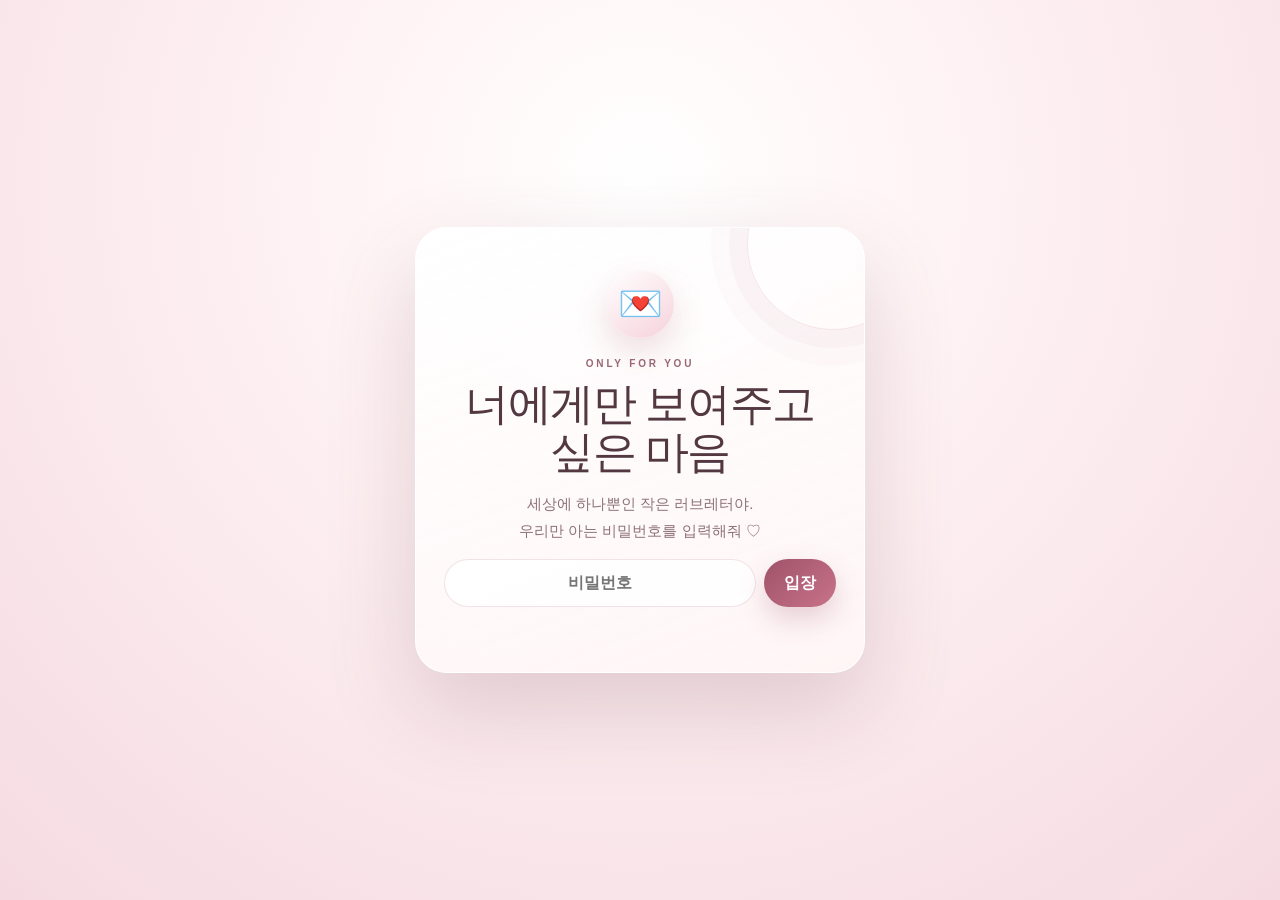
==== commit 1642fcdb: "Restore exact final love-letter site with password screen" ====
--- a/love-letter/index.html
+++ b/love-letter/index.html
@@ -1,82 +1 @@
-<!doctype html>
-<html lang="ko">
-<head>
-<meta charset="utf-8">
-<meta name="viewport" content="width=device-width,initial-scale=1,viewport-fit=cover">
-<meta name="theme-color" content="#fff2f5">
-<title>우리 둘만의 러브레터 💌</title>
-<style>
-:root{--rose:#e97d94;--rose2:#f3a3b5;--ink:#553f46;--muted:#987a82;--paper:#fffdfb;--shadow:0 24px 70px rgba(105,57,70,.16)}
-*{box-sizing:border-box}html,body{margin:0;width:100%;height:100%;overflow:hidden}body{font-family:-apple-system,BlinkMacSystemFont,"Apple SD Gothic Neo","Noto Sans KR",sans-serif;color:var(--ink);background:#fff7f8}button,input{font:inherit}button{cursor:pointer;-webkit-tap-highlight-color:transparent;touch-action:manipulation}
-body:before{content:"";position:fixed;inset:-20%;background:radial-gradient(circle at 15% 14%,rgba(255,255,255,.95),transparent 24%),radial-gradient(circle at 86% 18%,rgba(255,204,215,.55),transparent 28%),radial-gradient(circle at 55% 90%,rgba(246,218,193,.35),transparent 31%),linear-gradient(145deg,#fff9fa,#ffe8ee);filter:blur(7px);z-index:-3}
-.bg-hearts{position:fixed;inset:0;overflow:hidden;pointer-events:none;z-index:-2}.float{position:absolute;bottom:-50px;color:rgba(227,116,139,.16);animation:rise linear forwards}@keyframes rise{to{transform:translateY(-120vh) rotate(35deg);opacity:0}}
-.lock{position:fixed;inset:0;z-index:100;display:grid;place-items:center;padding:20px;background:linear-gradient(145deg,#fff8f9,#ffe9ee);transition:.4s}.lock.hide{opacity:0;visibility:hidden;pointer-events:none}.lock-card,.glass,.final-card{width:min(92vw,560px);background:rgba(255,255,255,.82);border:1px solid rgba(255,255,255,.96);box-shadow:var(--shadow);border-radius:32px;text-align:center}.lock-card{padding:42px 28px}.lock-heart{font-size:48px}.lock h2{font-family:Georgia,"Times New Roman",serif;font-size:38px;font-weight:500;margin:10px 0 8px}.muted{color:var(--muted);line-height:1.75}.code{display:flex;gap:8px;margin-top:20px}.code input{flex:1;min-width:0;padding:14px 17px;text-align:center;border-radius:999px;border:1px solid #efd7dc;background:#fffafa;outline:none;font-weight:800;color:var(--ink)}.code button{border:0;border-radius:999px;padding:0 20px;background:linear-gradient(135deg,var(--rose2),var(--rose));color:#fff;font-weight:900}.code-msg{height:21px;margin-top:10px;font-size:13px;color:#b15468;font-weight:800}
-.app{position:relative;width:100%;height:100dvh}.page{position:absolute;inset:0;display:grid;place-items:center;padding:25px 18px 70px;opacity:0;visibility:hidden;pointer-events:none;transform:translateX(26px) scale(.985);transition:.48s ease}.page.active{opacity:1;visibility:visible;pointer-events:auto;transform:none}.wrap{width:min(92vw,900px);max-height:83dvh;overflow:auto;padding:8px 6px 70px;-webkit-overflow-scrolling:touch}.center{text-align:center}.eyebrow{font-size:11px;letter-spacing:.22em;font-weight:900;color:var(--muted);margin-bottom:12px}h1,h2,h3{font-family:Georgia,"Times New Roman",serif;font-weight:500;letter-spacing:-.035em}h1{font-size:clamp(44px,11vw,78px);line-height:1.03;margin:0 0 16px}h2{font-size:clamp(34px,8vw,56px);line-height:1.08;margin:0 0 14px}.sub{color:var(--muted);font-size:15px;line-height:1.8}
-.glass{padding:48px 28px;position:relative;overflow:hidden}.glass:after{content:"♡";position:absolute;right:18px;top:-12px;font:92px Georgia,serif;color:rgba(226,116,138,.12);transform:rotate(12deg)}.tiny-heart{font-size:34px;animation:beat 1.6s infinite}@keyframes beat{50%{transform:scale(1.14)}}.answer-zone{position:relative;width:min(440px,100%);height:145px;margin:28px auto 0}.answer{position:absolute;top:22px;height:56px;border:0;border-radius:999px;padding:0 31px;font-size:17px;font-weight:900}.yes{left:calc(50% - 132px);background:linear-gradient(135deg,var(--rose2),var(--rose));color:white;box-shadow:0 12px 30px rgba(220,101,126,.28)}.no{left:calc(50% + 14px);background:white;color:#82616a;border:1px solid #f0dce1;box-shadow:0 9px 25px rgba(87,53,62,.08);transition:left .12s,top .12s}.love-note{opacity:0;color:#b45a6c;font-weight:900;transition:.3s}.love-note.show{opacity:1}
-.next,.back{position:fixed;top:50%;z-index:30;border:1px solid rgba(255,255,255,.95);background:rgba(255,255,255,.88);box-shadow:0 12px 34px rgba(91,53,63,.15);color:#a15e6d;border-radius:50%;display:grid;place-items:center;opacity:0;visibility:hidden;pointer-events:none;transition:.28s}.next{right:max(13px,4vw);width:58px;height:58px;font-size:27px;transform:translateY(-50%) scale(.8)}.back{left:max(13px,4vw);width:48px;height:48px;font-size:21px;transform:translateY(-50%)}.next.show,.back.show{opacity:1;visibility:visible;pointer-events:auto}.next.show{transform:translateY(-50%) scale(1)}
-.paper{width:min(92vw,710px);height:min(77dvh,700px);overflow:auto;background:var(--paper);border:1px solid white;border-radius:26px;padding:42px clamp(26px,6vw,58px) 60px;box-shadow:var(--shadow);position:relative}.paper:before{content:"";position:absolute;inset:16px;border:1px solid rgba(200,115,132,.13);border-radius:18px;pointer-events:none}.date{font:italic 14px Georgia,serif;color:#a18289}.letter{white-space:pre-line;font-family:"AppleMyungjo","Nanum Myeongjo",Georgia,serif;font-size:clamp(16px,3.2vw,19px);line-height:2.05;color:#574047;position:relative}.sig{text-align:right;margin-top:32px;color:#a15d6b;font-weight:900}.music-info{margin-top:22px;text-align:center;font-size:12px;color:#98737c}
-.gallery{display:grid;grid-template-columns:repeat(2,minmax(0,1fr));gap:20px;margin-top:25px}.polaroid{background:#fff;padding:11px 11px 43px;border-radius:10px;box-shadow:0 16px 38px rgba(79,50,58,.13);position:relative}.polaroid:nth-child(1){transform:rotate(-1.5deg)}.polaroid:nth-child(2){transform:rotate(1.7deg)}.polaroid:nth-child(3){transform:rotate(1deg)}.polaroid:nth-child(4){transform:rotate(-1.7deg)}.photo{aspect-ratio:4/3;display:grid;place-items:center;position:relative;overflow:hidden;border-radius:6px;background:linear-gradient(135deg,#ffe7ec,#fff3e9);color:#a37d86;cursor:pointer}.photo img{position:absolute;inset:0;width:100%;height:100%;object-fit:cover;display:none}.photo.has img{display:block}.photo.has .placeholder{display:none}.placeholder{text-align:center;font-size:13px;line-height:1.65}.placeholder b{display:block;font:30px Georgia,serif;color:#d78a9b}.caption{position:absolute;left:0;right:0;bottom:12px;text-align:center;font:14px Georgia,"AppleMyungjo",serif;color:#76545d}.gallery-note{margin-top:24px;text-align:center;color:#98747d;font-size:12px;line-height:1.7}
-.reasons{display:grid;grid-template-columns:repeat(2,minmax(0,1fr));gap:15px;margin-top:25px}.reason{padding:25px 20px;min-height:180px;border-radius:25px;background:rgba(255,255,255,.78);border:1px solid white;box-shadow:0 13px 34px rgba(85,52,61,.09);text-align:left}.reason i{font-style:normal;font-size:30px}.reason h3{font-size:22px;margin:11px 0 7px}.reason p{font-size:14px;line-height:1.75;color:#866a72;margin:0}.promise{width:min(92vw,680px);padding:42px 30px;border-radius:30px;background:rgba(255,253,252,.93);border:1px solid white;box-shadow:var(--shadow);text-align:center}.promise-list{display:grid;gap:11px;margin:25px auto 0;max-width:520px;text-align:left}.promise-item{padding:14px 16px;border-radius:17px;background:#fff0f3;line-height:1.65;color:#694c53}.promise-item b{color:#d76f84}.secret{margin-top:20px;border:1px dashed #e7b3bf;border-radius:17px;padding:14px 16px;color:#98636e;background:rgba(255,255,255,.55);font-family:Georgia,"AppleMyungjo",serif}.final-card{padding:50px 30px}.big-heart{font-size:65px;animation:beat 1.7s infinite}.final-pill{display:inline-block;margin-top:18px;padding:13px 20px;border-radius:999px;background:#fff0f3;color:#a65364;font-weight:900}.share-btn{margin-top:14px;border:1px solid #efd1d8;background:#fff;color:#9e5b6b;border-radius:999px;padding:12px 18px;font-weight:900}
-.progress{position:fixed;z-index:35;left:50%;bottom:max(13px,env(safe-area-inset-bottom));transform:translateX(-50%);display:flex;gap:7px;padding:9px 12px;border-radius:999px;background:rgba(255,255,255,.72);box-shadow:0 8px 24px rgba(84,55,62,.09)}.dot{width:7px;height:7px;border-radius:50%;background:#dcc0c6;transition:.25s}.dot.on{width:19px;border-radius:99px;background:#de7a8d}
-.spotify{position:fixed;z-index:32;left:50%;bottom:47px;width:min(92vw,390px);height:82px;transform:translate(-50%,18px);opacity:0;visibility:hidden;pointer-events:none;transition:.35s}.spotify.show{transform:translate(-50%,0);opacity:1;visibility:visible;pointer-events:auto}.spotify iframe{width:100%;height:82px;border:0;border-radius:14px;box-shadow:0 12px 31px rgba(53,38,43,.18)}
-.burst{position:fixed;z-index:90;left:50%;top:50%;pointer-events:none}.burst span{position:absolute;animation:pop .9s ease-out forwards;color:#e77b91}@keyframes pop{to{transform:translate(var(--x),var(--y)) rotate(var(--r));opacity:0}}
-input[type=file]{display:none}@media(max-width:650px){.page{padding-left:14px;padding-right:14px}.gallery,.reasons{grid-template-columns:1fr}.polaroid:nth-child(n){transform:none}.answer-zone{height:165px}.next{width:52px;height:52px}.paper{height:78dvh}}
-</style>
-</head>
-<body>
-<div class="bg-hearts" id="hearts"></div>
-<div class="lock" id="lock"><div class="lock-card"><div class="lock-heart">💌</div><div class="eyebrow">JUST FOR US</div><h2>우리 둘만의 공간</h2><p class="muted">비밀번호를 알고 있는 사람만 들어올 수 있어.</p><div class="code"><input id="code" type="password" placeholder="비밀번호"><button id="enter">열기</button></div><div class="code-msg" id="codeMsg"></div></div></div>
-<div class="app">
-<section class="page active"><div class="glass"><div class="tiny-heart">♡</div><div class="eyebrow">ONE LITTLE QUESTION</div><h1>나 사랑해?</h1><p class="sub">대답은 신중하게 해줘 :)</p><div class="answer-zone" id="zone"><button class="answer yes" id="yes">응 💕</button><button class="answer no" id="no">아니</button></div><div class="love-note" id="loveNote">그럴 줄 알았어. 나도 많이 사랑해 💗</div></div></section>
-<section class="page"><article class="paper"><div class="date">for you, always.</div><h2>사랑하는 너에게.</h2><div class="letter">이걸 보고 있을 너에게.
-
-평소에는 괜히 부끄러워서 다 말하지 못했던 것들을 이렇게라도 전하고 싶었어.
-
-너를 만나고 나서 평범한 하루에도 기다려지는 순간이 생겼고, 별거 아닌 이야기도 너랑 하면 특별해졌어.
-
-우리가 늘 완벽할 수는 없겠지만 좋은 날에는 제일 크게 같이 웃고, 힘든 날에는 서로의 편이 되어주는 사람이었으면 좋겠어.
-
-지금까지 함께한 시간도 소중하지만 나는 앞으로 우리가 만들 추억들이 더 기대돼.
-
-내 곁에 있어줘서 고맙고, 앞으로도 오래오래 잘 부탁해.
-
-사랑해. 많이.</div><div class="sig">— 너를 많이 사랑하는 내가 💗</div><div class="music-info">첫 화살표를 누른 순간부터 우리 노래가 재생되도록 시도하고 있어 🎵</div></article></section>
-<section class="page"><div class="wrap center"><div class="eyebrow">OUR MOMENTS</div><h2>우리의 예쁜 순간들.</h2><p class="sub">사진 칸을 누르면 휴대폰 갤러리에서 바로 고를 수 있어.<br>선택한 사진은 이 기기에 저장돼서 다시 열어도 남아 있어.</p><div class="gallery">
-<div class="polaroid"><div class="photo" data-pick="1"><img id="img1" alt="우리 사진 1"><div class="placeholder"><b>01</b>터치해서 사진 넣기 📷</div></div><div class="caption">우리의 첫 번째 순간</div></div>
-<div class="polaroid"><div class="photo" data-pick="2"><img id="img2" alt="우리 사진 2"><div class="placeholder"><b>02</b>터치해서 사진 넣기 📷</div></div><div class="caption">함께라서 좋았던 날</div></div>
-<div class="polaroid"><div class="photo" data-pick="3"><img id="img3" alt="우리 사진 3"><div class="placeholder"><b>03</b>터치해서 사진 넣기 📷</div></div><div class="caption">많이 웃었던 순간</div></div>
-<div class="polaroid"><div class="photo" data-pick="4"><img id="img4" alt="우리 사진 4"><div class="placeholder"><b>04</b>터치해서 사진 넣기 📷</div></div><div class="caption">앞으로 더 채워갈 추억</div></div>
-</div><p class="gallery-note">※ 사진은 서버에 업로드되지 않고 현재 기기의 브라우저에만 저장돼.</p></div></section>
-<section class="page"><div class="wrap center"><div class="eyebrow">WHY I LOVE YOU</div><h2>내가 너를 좋아하는 이유.</h2><p class="sub">다 쓰려면 끝이 없을 것 같아서, 몇 가지만.</p><div class="reasons"><div class="reason"><i>🌷</i><h3>너라서</h3><p>무슨 이유를 붙여도 결국 마지막 답은 같더라. 그냥 네가 너라서 좋아.</p></div><div class="reason"><i>☺️</i><h3>네 웃는 모습</h3><p>네가 웃으면 나도 따라 웃게 돼. 오래오래 많이 웃게 해주고 싶어.</p></div><div class="reason"><i>✨</i><h3>평범한 하루까지</h3><p>별일 없는 날도 너와 이야기하면 괜히 좋은 날이 되는 게 신기해.</p></div><div class="reason"><i>🤍</i><h3>편안한 우리</h3><p>잘 보이려고 애쓰는 순간보다 그냥 편하게 같이 있는 시간이 더 좋아.</p></div></div></div></section>
-<section class="page"><div class="promise"><div class="eyebrow">A LITTLE PROMISE</div><h2>앞으로도 같이.</h2><p class="sub">거창한 약속보다 이런 평범한 것들을 오래 함께하고 싶어.</p><div class="promise-list"><div class="promise-item"><b>01.</b>&nbsp; 맛있는 거 먹고 아무 계획 없이 걷는 데이트도 많이 하기.</div><div class="promise-item"><b>02.</b>&nbsp; 좋은 날엔 누구보다 크게 웃어주고, 힘든 날엔 조용히 옆에 있기.</div><div class="promise-item"><b>03.</b>&nbsp; 사진 칸이 모자랄 만큼 새로운 추억을 계속 만들기.</div></div><div class="secret">“지금의 우리도 좋지만, 앞으로의 우리가 더 기대돼.”</div></div></section>
-<section class="page"><div class="final-card"><div class="big-heart">💗</div><div class="eyebrow">ONE LAST THING</div><h2>앞으로도<br>내 옆에 있어줄래?</h2><p class="sub">나는 오래오래 네 편이고 싶어.</p><div class="final-pill">사랑해, 많이.</div><br><button class="share-btn" id="share">이 러브레터 공유하기 💌</button></div></section>
-<button class="back" id="back" aria-label="이전">←</button><button class="next" id="next" aria-label="다음">→</button><div class="progress" id="progress"></div><div class="spotify" id="spotify"><iframe id="spotifyFrame" title="Spotify player" allow="autoplay; clipboard-write; encrypted-media; fullscreen; picture-in-picture"></iframe></div>
-<input type="file" accept="image/*" id="file1"><input type="file" accept="image/*" id="file2"><input type="file" accept="image/*" id="file3"><input type="file" accept="image/*" id="file4">
-</div>
-<script>
-(function(){'use strict';
-var PASSWORD='사랑해',SPOTIFY='https://open.spotify.com/track/6x01fGn7wBcgbULOPWnErb?si=J_bxJ_wtQMSq69iWGKw1sg&utm_source=copy-link';
-function $(s){return document.querySelector(s)}function $$(s){return Array.prototype.slice.call(document.querySelectorAll(s))}
-var pages=$$('.page'),current=0,accepted=false,musicStarted=false,next=$('#next'),back=$('#back'),progress=$('#progress');
-for(var i=0;i<pages.length;i++){var d=document.createElement('span');d.className='dot'+(i===0?' on':'');progress.appendChild(d)}
-function nav(){var dots=$$('.dot');for(var i=0;i<dots.length;i++)dots[i].classList.toggle('on',i===current);back.classList.toggle('show',current>0);next.classList.toggle('show',(current===0&&accepted)||(current>0&&current<pages.length-1))}
-function go(n){if(n<0||n>=pages.length)return;pages[current].classList.remove('active');current=n;pages[current].classList.add('active');nav()}
-function burst(n){var b=document.createElement('div');b.className='burst';document.body.appendChild(b);for(var i=0;i<n;i++){var s=document.createElement('span');s.textContent=i%3?'♥':'♡';s.style.setProperty('--x',(Math.random()*330-165)+'px');s.style.setProperty('--y',(Math.random()*300-175)+'px');s.style.setProperty('--r',(Math.random()*280-140)+'deg');b.appendChild(s)}setTimeout(function(){b.remove()},1000)}
-function floatHeart(){var h=document.createElement('span');h.className='float';h.textContent=Math.random()>.45?'♥':'♡';h.style.left=Math.random()*100+'%';h.style.fontSize=(11+Math.random()*20)+'px';h.style.animationDuration=(8+Math.random()*8)+'s';$('#hearts').appendChild(h);setTimeout(function(){h.remove()},17000)}for(i=0;i<13;i++)setTimeout(floatHeart,i*250);setInterval(floatHeart,1100);
-function embed(u){try{var x=new URL(u),p=x.pathname.replace(/^\//,'').replace(/^embed\//,'');return'https://open.spotify.com/embed/'+p+'?autoplay=1'}catch(e){return''}}
-function startMusic(){if(musicStarted)return;var src=embed(SPOTIFY);if(!src)return;musicStarted=true;$('#spotifyFrame').src=src;$('#spotify').classList.add('show')}
-function moveNo(e){if(e)e.preventDefault();var zone=$('#zone'),no=$('#no'),zr=zone.getBoundingClientRect(),br=no.getBoundingClientRect(),mx=Math.max(8,zr.width-br.width-8),my=Math.max(8,zr.height-br.height-8);no.style.left=(8+Math.random()*Math.max(1,mx-8))+'px';no.style.top=(8+Math.random()*Math.max(1,my-8))+'px'}
-['pointerdown','mouseenter','touchstart','click'].forEach(function(ev){$('#no').addEventListener(ev,moveNo,{passive:false})});
-$('#yes').addEventListener('click',function(){accepted=true;this.textContent='역시 💗';$('#no').style.display='none';$('#loveNote').classList.add('show');burst(22);nav()});
-next.addEventListener('click',function(){if(current===0&&accepted){startMusic();go(1)}else go(current+1)});back.addEventListener('click',function(){go(current-1)});
-function unlock(){var v=$('#code').value.trim();if(v===PASSWORD){$('#lock').classList.add('hide');$('#codeMsg').textContent=''}else{$('#codeMsg').textContent='비밀번호가 달라. 힌트: 내가 자주 하는 말 💕';$('#code').select()}}
-$('#enter').addEventListener('click',unlock);$('#code').addEventListener('keydown',function(e){if(e.key==='Enter')unlock()});
-function savePhoto(n,file){if(!file||!/^image\//i.test(file.type||''))return;var r=new FileReader();r.onload=function(){var im=new Image();im.onload=function(){try{var c=document.createElement('canvas'),max=900,w=im.width,h=im.height;if(w>h&&w>max){h=Math.round(h*max/w);w=max}else if(h>=w&&h>max){w=Math.round(w*max/h);h=max}c.width=w;c.height=h;c.getContext('2d').drawImage(im,0,0,w,h);var data=c.toDataURL('image/jpeg',.82);try{localStorage.setItem('love-photo-'+n,data)}catch(e){}showPhoto(n,data)}catch(e){showPhoto(n,r.result)}};im.src=r.result};r.readAsDataURL(file)}
-function showPhoto(n,data){var img=$('#img'+n),frame=img.parentElement;if(data){img.src=data;frame.classList.add('has')}}
-for(i=1;i<=4;i++){(function(n){var f=$('#file'+n),box=$('[data-pick="'+n+'"]');box.addEventListener('click',function(){f.click()});f.addEventListener('change',function(){savePhoto(n,f.files&&f.files[0]);f.value='' });try{showPhoto(n,localStorage.getItem('love-photo-'+n))}catch(e){}})(i)}
-$('#share').addEventListener('click',async function(){var data={title:'우리 둘만의 러브레터 💌',text:'너한테 보여주고 싶은 게 있어 💗',url:location.href};try{if(navigator.share)await navigator.share(data);else if(navigator.clipboard){await navigator.clipboard.writeText(location.href);alert('링크를 복사했어 💗')}else prompt('이 링크를 복사해줘',location.href)}catch(e){}});
-nav();
-})();
-</script>
-</body>
-</html>+<!doctype html><html lang="ko"><head><meta charset="utf-8"><meta name="viewport" content="width=device-width,initial-scale=1"><title>우리 둘만의 러브레터 💌</title><style>html,body{margin:0;height:100%;display:grid;place-items:center;background:#fff5f7;font-family:system-ui,sans-serif;color:#6d4b55}.loading{text-align:center;padding:24px}.heart{font-size:44px;animation:b 1.2s infinite}@keyframes b{50%{transform:scale(1.12)}}small{display:block;margin-top:12px;color:#9a7680}</style></head><body><div class="loading"><div class="heart">💌</div><div>우리 둘만의 편지를 여는 중...</div><small>잠시 후 자동으로 열려요.</small></div><script>(async()=>{const p0='H4sIAJY9lGoC/+19a5MbRZbod35F0Q6PWlhSq54qtaxmDWMGdm1gsbkzrOESJanULayWhKR2u+npGwYawguewQw2bljbY3bMGGY9sQYaxtzx3huxP4WPLXXc/Qn3nJOZVZn1kNQeYjdid2ewrarKyjyZ5/3IrKOPNrr14UbP11aGq+2lR47iP1rb6yxX58525/CG7zWWHtG0o6v+0NPqK15/4A+rc2vDZt6dCx90vFW/Oneu5a/3uv3hnFbvdoZ+BxqutxrDlWrDP9eq+3m6yGmtTmvY8tr5Qd1r+1U9p4n38s3WsFrvnvP7sa6HK/6qn693292+1PuhZtm3fBmQVqM6N+h1h63mBrTuNFvLc1rDG3r5tX67OrcyHPYGiwsL3Z7fKfBmhXp3dWHY9+pnF5zzRb35s05p/Yn6cu3FE889//PO8X7t8UGr+tev1s7/9avrw789eep1p9z6+c/+Zl0fLP9kbbj66qC71q/7AHZvI99udc5GgPHqdX8wUGGpdxswpfFbd0c3P9y/usveGLaGbX9p/Om90e/vaqMPd0Z3Lo1v7Gij394d3b80unVxf/ue9m+//c2lowusJb4zGG6wX5q22O92h5v0U9Py+dry4qFms+k23Uo+3/N6fp+uG806XAOUi4ds02xaNlytrg39xuKhslFySo1K0EO/O/AXD/meWyxbFXaZb3h9eLPu2s2SLe4Nus0h9u27PvYNSwCvNfVGueGHnQ1WvEZ3fbGoGUbvvObY8Fd/uebN67qRc/RcycgVdCsrtfeafn7Y7S36nXPzdOH1fQ8AB+rD+7li73y2wtvVusNhdzWxKXtEranvLfr7sc1a93x+0Hqj1VlerHX7Db8PLc+zh8gCuVq3sbG56vWXW53FYoXodlEvFg9XVvzW8sqQ/UZCbbZhWiutRsPvVGpAQ8v97lqnsXjO688jErIVIll+DeuerTSBePNNb7XV3ljMe71eG5ZwYzD0V3NPIPmc9Oqn6PIpaJebO4YNtFM/1X7WHa606tqzfncuN/dsd9jVTnmdgfY3L8DlSa+9vNbhTeZyx/rAXbkBPM4P/H6ryeZVW4Ol6ORand7aMDf0zw9xmTYRmsVWZwXaDeV2m2xZYPL5db92tgWr7vXyKzD5Ni4A48RFYJvOoAcddYaVYXetvpL36sNWt7O46nVavbW2hxe8W1jRxcWa3+z2/U3OwItzc5Ved9CiV5qt836jQmhbzBuwvL1uC1r18/45aDpY7HQ7vrzEfa+BQmQZ/4UG8/VWvw5L5Q013T2Mf3JEYYZdzOllK2cU7VzBLmZzEsyaYR3O5tI7co3DmmEHHdk5wyjnDNPMFVw70pE9sSMLIHIDiCwjZ+g6QFXMFcwoROXDQCKtNkx8sdZe68/rwDBZtoSHgFo2g/Xq+7i85/w06nwDyK3hn1802MuFQd3v+OHrXm3QbQPn8xUvVhqtQa/tbSwu91uNCvwCed0CMhwswnsATaXnNRrILyC06zAH4OAjGiNrwazZLCw73KcWZqwF48VsttLtefXWcAPGPNcatGqtNl5wHkpCOq0P0M0qozeYtv8LgiDLHrEJ8V61gmUMNN8b+LngPeleOCLdlNemgLR7zt8U4OkyePSz7Ufh89aGXQk+BJd36W/4tX53nRgMRY2/qOu985W2P8TXBzgGLGbBMPxVRUaQNM5WmOwRog2JgAmOdYZht1jk0krPrRi5HpdVJDKLW+zupixpfuZ3oYGXmzvdWvUHIEbWtRe6wKVzORIRSud2schBOmTXLcMqR6HOF4qm7a8KCKQ51tveam/eAnBzevHcOgh2xBLqhLygzULRis4OiAZgNmL9mNiPC93YVkI3brQbaCTwuVaTF97GhVdedhPWfOsR9nK7Wz8Ltknf9zubidKpGPCWWZydbwxQQrL8QoC8figtdMtu+Ms5rrXxX7/uN1NIPIma2b2t2CQKax288hubB2Q8uau612/kCq+v+QOEhF82Wx2Qd/h7kwmh1VZnvmwgwmxS0Khm8h5ojI5YDVmAB1KV/ym4TrbC9Q7wigYCqtXQ4s3K1Oy8MCq4iKEL8X4eV3VtsIgUFJ1GFFaLwSrwhMSrGSjH6GX2HpjB/aFEUpYDyFTJzw0a4yCJ5Fzk5GxZgUwvoC2YR0Eh6KjZ9s9Xlr0e61A81khvbwLQzIoGHGJDEFKxBWPrgeSVlZcbCctrepEFKpfLMBMxd2QhTS/Bne7akCw5JoBjaIzIopiVE5mcMCrEOGAHEjckgDKJQ0zGIb7veuVG7lCj7DRcU5hYOD8FrjLCtdYfwDNO3DJUIAUH3rJPK8rFAtqmFUmQksCWxIgJl3ysmmnXnUZcJLMBFDaRR7Bo2mIVkO40w0FKs/B2TLNHDMwttePFRa8JkwqNqR8++UyypwIF32cyD8ipgrOyxKQimkHSAzRd1wmmy1jQtHK64eZ0ywVj3cxKaq/fHYJOBmMe0CNQP2x1NmJsYxoxtiG4wFpcJVsRDEQ04AolJsyAlvJAiUD8TXQa/a2/[base64]/[base64]/yOh3jQD9nl5yXV1GvxFDf1GRJzL6jR8Tr7MhM1zhh0Nm4GAwb2q97/[base64]/r+pmQgk7CNmQWC5A3bd7yoxubktbo2aNXzAzCl1gYi9khxFkSkFjqa5CDgX0RBi/hX5bW1gQh5ky3IWRHdCDQgCDSFS7f4cPWVVk92lY0QWLfk2GDjRpRysWkmaWKrYTVqE42XMroW5FGxkVf8dm9T7tzxrJptqrbFlO5M1RoyZrCG2Fove+2239+gFcwV+qDhu51BjCPROywzjgTxKbDvGudWIlwmgEJthbFtFyGZSt+FgU/RUjSTG5txJ0s1lNFRUF9hcQ6EjKtutxhapCT0CTh+g1kBTA7Ja7CpyHP8Kw900kPpiFHetdXOAORND6zteSMHy4KKpJjTm/1slujLIF7oddtev9tqbEZtuMC1RGqhvywjbubGBL+t6P2SmwN5ZXPHI0kM6psxdySvFxxySAo9I/7U4I/M+COdP7IS+jQkF6e30h128+SObHqDHmAG5gOALVoLZlRvyq5BPF2QZnc3G37Jr1FMyPDBkpkaa0pYmRBIrbW6PCEAnJblqL2GM2u2QKrgFAIgyPiU+y+seIM8XdNIol0NgyJpDfltmstKtw1LtpnUv/[base64]/eVR2RhqtwLY263BMELzHo+9CSPICY0gSdvRMksdI/eG3aJcjMdUqVvZGiKiApurP4wEQeOuLxmJEfVmNAMz0XHBfDGi4sZWIdJqm7x5w3GarkkKve8PeUwhtBrJFwogQm2ouykQhahpeIMVH6wx36u5dTN0sx3LaU7mZ9vNzizCOO1JwX8loGkSJ9Vay7Hon+Mksl08+uemRP/4mL1Wu62sFXYiUN3qEAZI6STZrkJXOLbpWOEKo1xKjUnH7PWA+5b7/mCQ6G+jp8wnSXEuJKiUfGjghNvJqU7mosZouZRgXE8Lqccx70RFNAXQrCCAZpGEZgG0rUKjO+RyphTGCUqJYQJ57Rv1erFuq162PaDuRNaVWx/lhDlE2K7RLNXdIOwlin1wbcA4mAUVVmk6KoxKRJyaZdkzJwM/AVmEq5xOcdWHCk+I+B+ujjo1FnNIHbMYDjhzPCIygtZitmzcEHRD0losRoVQxFg4pJd1S7cSAsMoGRhVWXbOtHIm2vOlIO/KxEUEgUGmNXHJODP7TbfphUHWguXKZpajiBiwwL3h0ziUxqxuDVZzHaTYQE4uhK02myC+N5OjtudWwohgVuMugoSI4pZuH94MwXK2ht3krvK6LvWmF4ygu1IRPQ6pS75cC49p+7/eGd/YHd+5MLpzcfT+bQ3+jD6/r42+2x5f3967f6+gjT+5P/ruggatRv98Hxpq42vvwoX25KlTozuXtPFbd8effrl/dXe8fV0b79we3dzRRt/s7u1egHujD7a1ve+/gLfoxavv7X19Sdv79u54+yvtsQW5pqQFJgFbXPYrnriSWi89lpBSSaxVEdVCOXEZSXcl5bqSiER0XkwQUnKlTVhowwY8Q7V69LM6p8+9sjlb8r7cdDXgR8zfl/2mZhv0u2n5ZQ1ZauIQQYEUD8aC4AmCsfg7TP8aFvn6UkyKbpC8y+vYFjVjHoswphdNhQVOuouVUiDtLSMbv1vMaqWpM2BYYlCabjgB+i1NwIhOgG4w34vNgMvsvG4dbBKG7uT0UilXMJ1s/O60SRhTMO0UBaa9psUx3bSaumbZ+Lvm+017CqaNGKZNU8oDsotgJYo8cQvIjNrqExeiSBVmRhG8KyNciPAuLoQxDUoFm44MpCPRG/crOLrsg4BpWawYzgFlYFjZ+N1pYJpT8GUH+LICfPnlRh2L8uC365eb5hR8mQmcKS0Fu+BL4Qp0uYcPxHiAFHgX1sDNxu9Oo1kziqoE+AQ9OQqujIPgykBoSjnDLMokJd2dBqc1sxR1mzWGK9tvNGUp6k/BlRXnrTjZJvCWfoCF0MsuiBIDpuxIRCvfnWEhIrxVloEsSwRlK/iyDsRbZcCMCVRUBjDNbPzuNDDtabxlh7LQZviqY9Ua5y3E1zTesuP4cuWlcGV82Q9PuzRr+GMr4lC6O8NaRFAm85gpywA9IKvyQUA0geFtVFKIrkD/SnengejMLArtZkmIQsuvBaLQnaq6nAOIQifkrgOpBBR8TgkI1GD10bG7M6xDRBzK6tVS1KurkFTpIHCCDoUXcoZRklWXdDeAU006La+1Gr4am4on6Cal9DASFEkA8lBZnjLmFCsz5FRe0/FK5qRUWVBQrELJIpMTAwilGUPBdnZioY4jIsHFUjae5EsIayQkYRKz9lKDmAuBDtCdbW28fWv/7RvptXOidA7/DSIEAZAYTSjPGHopmSKRVTLihYsMNcWELGa0bLyIZeOBY1k24nMNcyxpsx7du7L3f+6DnzinvN1r1c8m5EZ4UCBkI/wZhjjSy4cFPbGdIQOV7icQOVuHRCrHgitG5HZAB5Fh1G0sKdWuhgj0Tk4aJ9WkBDuYwPKxSznHphSGkEjeOT8v0qtKilu3SlZTwvtWAcQJyuh444m1M2WwjEvmjHwXWSEeahZxdMcIs8aLofgoplX9SnsZ1FB3AJtXqrmBJ9/z+mfb/sOEdRLmwhMJAS54YCm0Qw1QlLYJasPNSjGf4XqrA0BoRmpdKQErxX/4G0F9acBqRiVaOSqHfig5bMvty3YloQg1DO/[base64]/GsXClSIE8lKdRWa3s1wNw06uCpMt/[base64]/tQpL5M1LWhod/6zY3y02c7LVYbVe8nrxYi+G2PTdKEW5GAS3NLH9mwbhWexbELXglrIRwSjxNgm7ChDSrcQq/[base64]/iDf9xtrdb+RX+3ydBZeZjcf22SVnvmav+KdawFzo+HwaGsVz7jwOsMtxr45iQNyEkHnlB2oUlYYNZTcS7jFKhfWW+R4HjW0fiOvgYQRCcQq/k976plnj53Qnjh+7MXTzzz14gnt1NPHXjiuHf/pM6efee5Z3oYn/CKHTKzTWQ+lutm0jUoeptvvbyweqrm2X8JjJ2rttcEKiE2nXmvgERIwIW+V6x8nPOthudtu4KESnkFvNXy/BxrYNJqmA5fLbW8wSA47SIgJD21QBLbrl/16eP5APFOZcDYBh0vYmTxDSNZBmGDnjaTB+B1Nm3AugX0YpKN8nEDg2bnqKQB6+XA2N0OPrgM9lpQDCqycYeq0lTZ+QMGMMEKvIjyKabMi/AEL1bETzk4IekwN5deaxabBYo1l3/RdzeKhfFOE8isSHhkm0hO9yT5AYvghDI8YpmT/[base64]/lGOtcjSGph1B3zOS7FoDUssVGANWLA1oXVLC+r7sqGzGFaVPNAmcGwUisiJBz3cLjPut/B8GC93+qlltDY0kYwUPo5U2wEY6GE5BM91O01T/RBomunaBjt5Om53Nwpf7nr8ztzOTTGsZ4jsqdLiueIA3+ABmwnYQ9x3qJyl8RwolxzMqHC5MeuG8nrE8LPyoiSAWHTsRVOdDeXfFskjINaDQd+KUe/yFVkhZKtDinnN6hrPG/DcmMjSrcFz5Tk4ooyXMRlxeTylIch37KU26d8cVGnCg3NtlJZa2KJyQEqDDDXySpC0nlocpnGQWZslVlmuGzL0gRTrpjfMNyEKZuz1WHMnKh3YCyDFRSYRjZNzE6udHgYJLvBlHm1je66TNrb9gGmbB54ynoZxrJQaGMwzT7AlK2HxbLJLa1AZ5g6V3ACy/YBCNs6OJYnKYfSrDn3vwzLRNgGHbDFsHwQXrYfgrANqgnSrXIcy055xrz1gbDsED+HvKy7dg6licFKPyYZBhMT0wcBwjSoeq1gJdJ1/NSimYwgDMkYvHxNK/ICKVszWdVNo+brSinALKcA5RS/PKf48AhTo9/t5RUNR8c+iI2S6U1iR/hMPStl5pT01Eq/[base64]/ryJp24BmrHkuYUDGJv0qMvw5eaEIIldnQxQIMfobIVsIsZmNFFoSQNt3EcArWHjECbp4px05aoBhsatXEDCc9qbUpeb0Uyc5GPS/HyaGqhukXisEBJsq+ZyP5/Caxu1yKzrszMGcCP0/k14TYgZ24fTREJWhnlDYunQcinXQ0C+XXLB9W5FC9WXLdZjZp+7kkCOiI2rITOcVoMrOXsrFDgyacVaEeTRE/[base64]/D+q4JzCMtiLCGUT/[base64]/ZmOUiT6DWNsSYW2k3WJPdvBqK6bTahVDPUlEIBDNlyh6ATcGRzckmzEgO8Jzj2qvmK0d6qJsosJh7Sox6NJx+kZNj9iL+wovBmB6CAeEVUnBA6RSGSggUG2kZu8W5dvrdaUw13iJgkGOcoY20EXPLYI/MgftgRFTCAhCxatcDOxGZ1YZ7iCXNxuzKPhlw0mOh1E5fgZ0d0K+r6bKlRIr7abgJpy0uk1E70mvmmg5Ou+g0fSNIt+iW/[base64]/Y67STy8YzrSZhXTTdhgoIN7juwGaKetFHHAxGk4jImIoRgdzBdJkOkSGZRwRwbm6vRiNqkr+Ywcpul06eibomVademwDKliZ5J/MHucIBYmsMA9sLJp2JFBiCuXiacn53Vhi+YtY8YDlBl5KiZnKeeCP1AsyahRDqxJNussRp+l9PAR6Gdm2umyKxw5eYbn0uVU+ixBNjpnnGJ8U114+dRer2Q36NReSc5QiaH08RcbfR5MUhWDSIx8Hs6MNpFq5MJK4E4A';const p1='i21iF+Qnn1YzPXb8MMSoK9RoMEu8ZMaCwsyDUxw/LDopk6yNna0TJrPle7Md/[base64]/I2w5QTOZNrIVPSRsb0tJF0modUaDw9PZCo7uVcXJn8bIzlB7ux3LpddIwEaaT2U4qiGrFkhd6ZSekhhx+KEz3UedomzK3IoVSThaeVYk/rxelLS01msJNAFXOg8Ngo5Qincs2t68r5T/LjctOuRVUH/t+SMzPokemGojrUal51rVHsWgFbAbMDItFeoBwAf38FiL6Rxy+5RbzzXPIzbrSnPCUVJocpZEM6PmDCRtaG3/[base64]/UlPCNs9M3u+Nrd8e8e7H1zSxu//934xgVtdOfi+AaMAm3Faz0xxGCtNrc03r4/fvtN6ETbv7ozemtn9H8vj2/c18Y3P6TXpU9ajq8+KByt9fl3L+lQsqvbo/euaKPvt0f3Loy+vri/c3/0+QN4953Rrc/xrLLbOxrImKMLvaQZihx4sE7wmDLz0sc4n8HrOY3tMOzBa+vA2nNkL+E+rrY/hPvdZnNOk+RcdU6GiKOcNj1W5wC28c3PFZDl8VlMRwIA5JwYnj2DFaMuji6w62BmaYiUP2HEyAfvnBQ3GHCgVmF+oJyHMhlLvfIfj6gwBrI4CuMP13+v7f/6/vjOhyGcEarm272TOEIjQQDEimLYZYFZ3TlciUjpYN9KvuGjHigYAxo5kYlmGI4J2jIbzzAPRzcwR8fTCzoNeOdhB2RqxgiOnNTdw1GLOD6m+2NMUrfCQdWJlpIWtqTMkz5a67U4mfZ6QgjxfEkADBayacxm41+zDSpzkwhVUbEyU0htwlIDEl/XFKpPEWDHtFMnj504of3ti8dP0T6lJGGG4kxfAvmjBd/afRykli49j8itnduj93ZQRgEzjt66DpLuMsm9O9vjO9dHn8GNSxdG73/LxBAJrtFbu3v3Lmjwh0TAR79T5ORlPG1xfPPi3lf3Rh/disitiDYKPzrFOJrd+Du8Dt8IWZW/tuEPWHP4kSRXbnyIXw2+GpUsCT11uqyjTjepH5DK71+M9zIBV0HZg9Bv5/xn8Wpp70/3+TriwZRfwgJ99+Xou21Y1AIeVTm+BcvMVnV8+wII1f2r17nKGd/Y1ka7lwMVIEtHWb5xol16JJ2GVeI1kvVquENUJl0Pd3u3fdGKzDwVRUkUe+L46dPHX0ih04jizcm6NeiRVjFIRCNud6UzQEFH4tmdSH03L5IGFb0VHnlk/4O/H797CS7xwd7u9f2bF7XRdxdGb26DMh7/wyU8AJSOEL1zGTQ2Hvg5+sOf9z++SIeLXso9An3RAHcuATfhGPAPvgP9jr6+Ag1Hv9ohXf+7L0Yf3Sai/+ze3v2L4ytfavvvfT/6BrE7/uzS+ONdgGbv3ifU5B/eHl+jN8cXr+/d2x59sJ2DOWzvff02WQHvXyJyuPpg7/495D1+Qun+u9/ufyLGHL11C1+DLmEyVzSAafzpLgBC6/DW5b2vvkLWu3U/HGXv+0s4qw+2H8F/[base64]/SFjjSx/BzGl2l8MFCkiI9faP70MbhqhccBPW680Hyh0htwtagmaI6ElRc8HkTXDJmOWHC8gRt4GI3gU2kA68ZfMKRDYBO3Ec+Ts9CtujpOl5HbUdVmswgOj6SbwELffrbzWFfTlMo3fuE0w37wJqEa/j96+PaQHGn14BuQbdR0ZUZXhYzCGN+TRdRvXCpfHVd7TxtV2gqETlEBHsC1zq/Tjy1kyUt3JRSIqtIJdvgFGb6Nu8+IJ28rmTx589fYoBiaKV8fT4RiBrPrpNMjZqAITN3sdmxMX8kLB3f6UQjjgv+ft/ABmkgZQhVwa0+wSVqASVAHzC57/99qOvgkG+v0/cfHF79DmJpP3ru6Aq9z+4B/x8Gx2n398laXNtd3TrdkgToqcrv+GHmXFBhIYLTuHj3dGVKyj+kcevvYPc/tF1kAT8aGdgPKmvqfCryq7ZWgYuC7QhD1VoPV3FjxSnYrRJP3VOF+is0NFjaEhq/W47pFVt6NWokKI6V4z4XV//kwbu1vjOfU09yW3paGt1mQahUaFHrz2E9oRd0TYRPsnjQzb96E9k4128hGpyWywpCJLfEdsQdbG/[base64]/fGn8KxvS318f/+I62f+kSWfTgdn10WzbUIkMph0jyeCDeShnsh3f/d4Cl70Hz31O6nj5jcuqXhHmxTZ4j2ND08Ynf3NZ+uLAzdSY/XPiEvIHA0BG9gcnzwd39q1+MLoPHde8yhpGhl6dPnzzBHJ6L5AneQs9p9MEDsFoKGsYTeP883Mzi1mDLY8+jy1+CFwYwFn7EgIGVaMDKRcsPb8D+/OmXtGe0E8/9j+NhpIDCA4ojFXhQ5N6BE3H9VpJFi7gZ33oTif0axQRGd3eJCcDk276ew8UD/5ZZtvTJjwd/5FEA4RUxFx18XsDcNANXSjWlRkSk9JK6AFiXhpxw6U98zqy8bIl7zqQ4ydPFpBI9YWbv6JttxD0PGfAoBE6FxTlwocizu8X92tF7l/f+vDu+db+QbPEeENx/+i4C7lu7FCZnvjbqi9uJUPNZkT9KMZv3b1N0Bhb6ziUhsXjYC7r66Bb8h47gjwP3Dztv/r/7H6iQA9vt/XmHtFziQuMK391FAGF1eZyIeQ9049f3hT+PHCkcKOHr/yhAX/9ChRgGGr39OZE1hWuiABNbkKBhbEAu9cUd+g7Ox7sUcNr7+t7et3/UeOBFYIWFUiZC/iNKEztRmsj1inNT4uEnX9JOPHP69Inj2vMvPHfymVPHJbEh4oCaEBYsDTe++i/g0yZ6wTyWtUPmgkBwTnV8Afn7b92OZQVZxK6QGuaWP/uXKiLkwkXUq0tFHfRTyDhSXBBxe+nC+LsvMfYuvlREEaQ3b7BQn4YRSeJCjIXOQoXx4Y1weBFiVINwJHD2rzwIuYJW5t0r4ztvIld8LcUy96/eenhIzBASHnzF6PhbIBxuk3PPzLfRhzuE88tC+rFwnYj/ATQYacJ86gRQJsh5qUqT4vkYlsD5crYBhfIpAcZoTMPgmxJajIT3EIgfOaLvJLJUWLWQwlBB0SCZZDc5FyVx3Omnj2vPHv/Fae3Jp489f/r4C1KsSYqo8hSRJOYZKQIHPZ7IepSBQuMFo/Fv7ZLR9Cvk2R2BqyBbjmEqaAZMR+kq1HjcTfnVF/ju6NZtHoQlrR1bBixrJDOOhVhzPM0lkBPgI2JsStWHzNTkN5KyRl/vAHSj7y7sb98jUN+/TkmK+/c0sEEnZLslhOMFJiaVPLXAVlAexyDB62PsUgFE9WYxxbQdhl7RHr4swxLNiwXlgzw/BtdTB+F4UQb5zYS0uVy5xp0Fdu95fkvu/BR7BPIGqyhwgI93Rb62xT/1HPbwFHMnh60hOoziXR4AVroAD7DdXa/OYSUEglIB+Fq9WhfYBUxakEEVze/U+xu9IR56iaVYFa251m6zMpaKBs4cBtzxdHX+E+sOGESRegNVxlHFIpt2eJVQVBOri2l0hyIZvRTnVXj673E7PrOwjIIO855tLtJ53aHsWjGXUKiCxr55WRv94YvRR9c1VuIDT4Lim6Xx7x6M372EOg+lDOiJx7G3KmlNsuW++2R87S6Fjb/c5UUcIE+YLUQyqcDuXvjXP8llLHBFGYl//ZPk7eF3Ix6QpwcDga0w3v5q9M197pQFI4YhbJYiAmGFXpzivhVSqnjo3G1YXqJ3/EAjW50TlPycW2KQknj89MujC9Rq6ag4pjtYfdH86IJ4tJRaUJMy4qkgp7SE5g1m8v6e8mJ/eCcYNywvUt/QpCPMDz4wY9O5JcGve998BoL5zf0376YNzN/4i4Y9RvVJohxJqWhKGZa/8RCjLokYE1EN71xqLJ3hm6KsWQsRidB0Dtr06JEUXE+3cSK9Gwft3ThI7+ZBezcP0rt10N6tKBKlMF5SXaFynnssEkZnss+JyqL2xnFoHjUVRv+MRiQ3DtBTQ85OjnZhGC0MqD2Ftky0Nyn+FJdPKSG07kCU0uHPRBjf/6fUSJlanRecBo+J5z9rgdK9eXn0wSciu3shzO4tYEEkuBOf3qNSgFtXx1+9g5J8dOXeCA3qe1+M3v9idFkV2Gh336QyDLVfjO/8/f7OBe6Ukz8CdHBjd/+9++T/Qfdvv4luILwkXHbZEBDJ6HtXSFpTt5K2IPeBAnnjawTJlNpCViWLN+ebax2ikXles51ZG/i4ixCshUyF2faiiVbbeKYx32pkNzVwNdb6Ha3Rra+t+p1hYdkfHm/7+PMJ3qbCzw8OXgZLZn7gt8OXwWLzNnB3xLCLSC0M2q26X6hju6Df19f8/sYpvw2mZ7d/jPcQ7xtPR51vdqDvYX8jGKAJk4KmdW9YX5n3+3143GrOr7c6je56oQ5s0W372k9+ovGfhXWv38kqV/RWRfTXAcMK+tN46fs5r6+RazOoIswZdrpcJpuDZRmKe/Azw89Txvb1tT7u4qnqOc7tfqPa9NoDP6dRYcAJkBHhLXJ7TrdW/X6Vxg66CSuTq4STTHgDx5eKavlz6U7YANwD5TFc40OpbpU/lu7Ik2H1bbwNu8D3qVqN36XfNGJQOieGDG7gY1GKFkyHXcqjBUa+6Fpc4/uBm8EfBtdyD4r9zhsq97An2URX29AtbBKUcPDnwXXwEGtK5Id4jZCoVLvWAwHvP+udmw/[base64]/CK9jxo9gm2iU8k6bV91eBMIPFVpZXauY1GvE2gvODriXsS9CIZtWqkQXXbgBm60mkoPmUpVvrIOuHBERCpttptpYV1s6zeyE42M4/3wO5CuJmnj3lshB+oTw/NgQlAHoV5kt2CAqBTDaLS5UJIhQZub9zXnvNr85LsqZAt+iVTLYA/a0qk2UvVKsCkGAWmiThogvLZuw3wrlossgqoMH7JNv6VM1kwja1tf6AfUB+MO8G7275IGk3p3ck292U8mFfdg/rDqkaThoutgoKMExhhapXad4E7Tcg1RWCmYj8VRKT8zLjPBrKVUbUKICTGOWN9WrYFNYY99v8HHdw4WuGW8xpb6zEWzxNG4+wia67cne19SoNVeg2mwM/7Mm1QDivKM/CPmxH7mLVO/+L6klvuFLA8ymc3Bvr+dp63kGZ6p1/SXmykq+twBP57fOsAe1XnGc/PVD0QHCPYcfQy8bEFi/JhHl+KRitmJt/Y33ByObLdhYZ5PxR9qjVwU1vv+BPj7hFYI3zVbXfpYKdfdzB891/EYgKWgjaJFDAfQnV80cyvfOZivJg2O1VN9j9hNeCPdbVDN9knTmSOjO9mLezRzK4CVvhVXLuBtUzGVYRm8llxjdv7X1/GaxI/P0J2JpUPgBkvfMN3rl2d+/+rqifvfoAbo3+8Gfe6H9lXlEBlVmHjXSGwGq2u6DgVAjZcy7hs68kizmugo+v1vzGi/32/Fq/rYi8VbTxqqdAwnSW8eEvf4kCh+7OL+CH214We1Ffxi9Dvbww//hiqzNs58/8z4VXjry8kH0cVrV+Fu6fOZb/Oy//RjFffuVIdqEVUAW3AalL7XEtszIc9gaLC9S56Bu7XvARxgXqbiFzhNqf0V85knl8bbj66qC71q/71WVQRH0PTNqfiMBeVc9oi5oQEdHpK4pA4nbJZozyuGxOYnhLRn69uayaNonqYdCvV6PrDm/C5OHvJA0B657J0ixkXnoU+pEEe2APqfKV6m95rS0LqmAeaf+Tq+Mb99neDkl6BgYX5wi+Q7WawS2qUjt1RcRGScXki2oXsliyyiJOBlZ19Kg8GLw8LNT/ONSOC49pWBcY1hbf2IG5XRm/tbv/4XVt/83d0e//iDsvbjzgleHgJ1N4EXv+ELjuIncAWeSWonlUMApLo0CggWcNnvbo81vU5t3fwPJhnYX4XFCC5pGt2wLhvF8PVU+cEb31DmlRhRADh41FVJMUzko1aISfHRr63GEE4mmdC5d8hWHkWTS/M+QAgXBcUdY/KmMfz/zwyWeZRfj780zYjSRjJ0jHIgjHc+s0BHuBbdeqZvJ4YFesO9zBdar1Blg5ujFB6FrZLBfr4sVgr9dP1/r0b3W+dER9ywILqfsUfiBkXofXB8HgwbrRtzu9HkicxpN0WNlKsGzcqwX1iv5id22o4BgwRLb8SoGdIvEsmDlZ5YrbtkG32haeHgHLI38LKAwESLYUet2q29JhzkoIAW1vy27GYQypKcfaVLay863HHDvBxceEFh+SzejR0D3Oyq5yOMwzeJwFGF/yOGxSgq5T7DDUYSAOjuOJKygbUFyDG9xu1c9mcswAlcyzicZcvJuz/gbA18nkgld8NiG/AI/AHM4cR7gzv/wl3XgSsAM3dTMbGPs0dPrwTAfHB17trg18OkEok2OmY7aS2pgfBhKH1C/0+nQUzU/ZWQgAjrBDK1sTOhx21+orhMUD9JfbxN3A4EgtUkhkUv8cOwcBNXUFWTBjhkE4simOQ1pWvKroi/G1P2KelXkIii0X0VxBHCRFLSlOo8KFeGrNFKoIYgAzTUvxRXUUHoHrvxlxTJn/buDgGrpT0rtqOAHepKb84RGdXpkIdRhdOCDUS3pWGSyvT1ug0KqYaajIGsxiVUweHwVomLjnBlp4A9+H6YU3slLr2UAOoo+VSPSxEpHgCtaYNOfBk6nBJxSuiTzAt72mMUBwnykiybakhjj7BOYQEZnp/FGUll98bZFVs2qs2pJi8/G9PWKHkZxsxRg8Vdc+EAF4KhO8f2/03ufC0oqiVwT4An3mA654ffV8q5FDC/pFyathRlNrVVjqlAbKHGk1wJNtSsFJ+k33Q7sXlSOWkmMAgBUf4C8xQsQ203AQMvx4gwrrP0rDK96A5aIy2ahFHUwK7LqGNCtUgJEJYaarylJfIFJaLN4B9waRyzPFV4jcH8WrBJDhycL/pETZywsLLSC1AVg8LfSON3o+eX8omts+2KkZnnJjBclko/MNWbRlnPhKDdOI4YIJapw5PTx2ouOva0/BUC/Q5XxW9jfwTqHbwVRfVTGyFWzTaAkOVFhCn8nmeGfA46C5kHATxvFBMvaVgcSUb+zKm81u/Iu0gRgTVTx8xZvwylZWDbT3zReY9+IrEx8V/[base64]/q9k955/zGk93exny9DVwnkQldM8csrpUAb5hUqiS34pZBcOaWHNAWSb4qe1NZu/[base64]/E1zsq/SvTXsDdkDM0E9sk47Ml4wBeTp9sqgIJpvw6TPn1o0FPYsav04wR+eLJmddfUWJjKQ+UMJncJgZ9i6m/yaBL1V8K2HUAu84qxAKY6yj82K0z9YSFJOt1gm0ubXUkTSYpMSyakbY7EAQId6i8xQ8esy3QY1yQeaRUKpFJ1pSVSL/4Wfhq5uij0CFOnq6XXu5kjrCF6sJU+liUGn2v1u7WyPJ+An7Mn8HXXsltYheLGWTuBbxTAWXfBziqa8Nm3s1sxUZf67erYLXyAPRztdcAIWjFYu9YpJIaovYySl9eYaXvN6tr6Cx5BbTPyOLPBBt7XuWbHd+78io/u+ZD3AM5vrHzqnzWXgGhzmAfyVIiPfLrZfEtYR9LoE0NBHsynXtptI3940qBjdg9K60UJt4oOBzGhonaeJGV6oHIJXR8PyP4yXxjKCv+C2vjgiK6J1f6XXBZRzuXWTLkwXj7Kw3TQNv3Rtt/Ev74NSqLE15KGtHLe25liheM1qnqlc7RqlXpKMZ/ivPdSfa98XaKV9NRcIPuzeoyogE87hSVy9QW9YyB9YgnLnST7IyzN7izHXNlQ6m0lWCoo1AIg02SiKBCMFy88Km8lkqGj3eSFb2le0wRGaQUvvDBssGw6d3IkIgEhRTWYcX0vDZ/UVyy8Aw5xu/f3r/0Bbj/bIMOxYD4U3Yc13jnzf2PP6dIwe8e8M1j0Hb02Q08DIt+AQXuXsSdY59cmRLxoaokdAR4qO2RUOby+/Mo14C5TsGs6ivPe4DzgShTBMud0kXA0Pgwm0WnbD6D5kYmi86enqnI3CePFGCaqpzwQTSQosqXiGsSeC8HqcUhI0kcV8kJJ7hGopIMJeUxN51YA7ZPQHrObojHQUW/1CK4FzRiBrHchN0RDVidvPSc3VDnEp7uJpg7uEHmuHykleAi+V7YWzgNzp3zYVeyfcpKF3itlDpd8aIyQuq70rh85uL95Nx/akqfeq1Ia6b2E6kwS68dg37CwrEEbxvDD8eJGCi+';const p2='HpJFVDvSyfqZitpkgjVN7CDrCUk/8MLyqWMKu33GIaMGfFgGLcrtacSw3i2RFqrzUaqRMayU4u2oBwy+3Hm5QzU796hoHY8cCc5rxFp+pjujRWuphMUAiRBiDBZ2optyqJwCHZ2WIJfkJdPhIJkOc/MxUpYhyEb7jdLlIIUuWb8yZacu8q5sBsYKtitqLUWagk/LFCX7nTECIrXPfAm/MSXG/u8bWqezoqOh9R89lE6WWaOaGkQX8fOD5U64bYZLJWwvkRZRAvEzJEcwKnqgWH2QWjpQnD620n9ZqJ4cuCfRCfuvG+Pkyc9I4nO2pOfDxjhZcLuhBrUbFMxOH/O1/45x/neM8z9bjDMxYkV7CWVDSbGfKj96CEuWgP+1YlfROBXbp/[base64]/wGnNzP/8tkAAA==';const b64=p0+p1+p2;const bin=atob(b64);const bytes=new Uint8Array(bin.length);for(let i=0;i<bin.length;i++)bytes[i]=bin.charCodeAt(i);if(!('DecompressionStream'in window))throw new Error('unsupported');const ds=new DecompressionStream('gzip');const html=await new Response(new Blob([bytes]).stream().pipeThrough(ds)).text();document.open();document.write(html);document.close()})().catch(()=>{document.body.innerHTML='<div class="loading"><div class="heart">💌</div><b>이 브라우저에서는 편지를 열 수 없어요.</b><small>Chrome 또는 삼성 인터넷으로 다시 열어줘.</small></div>'})</script></body></html>
